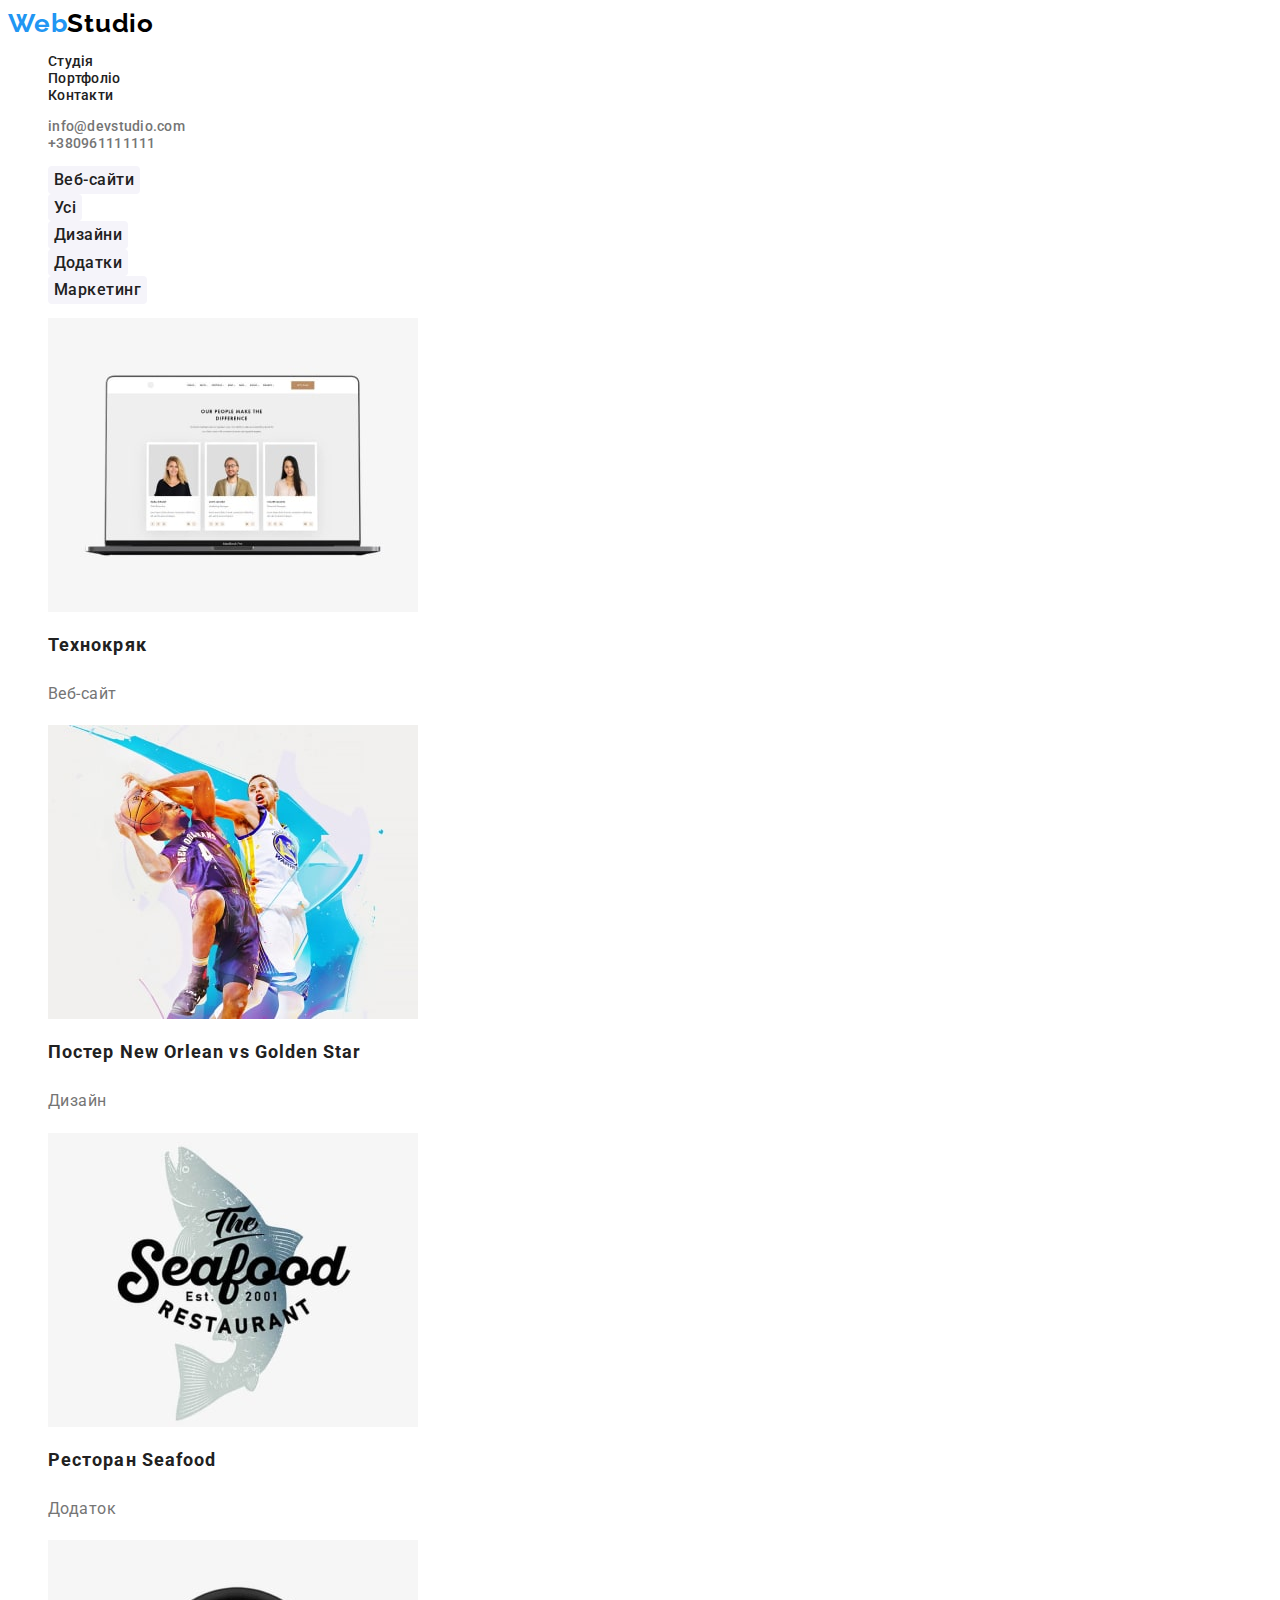
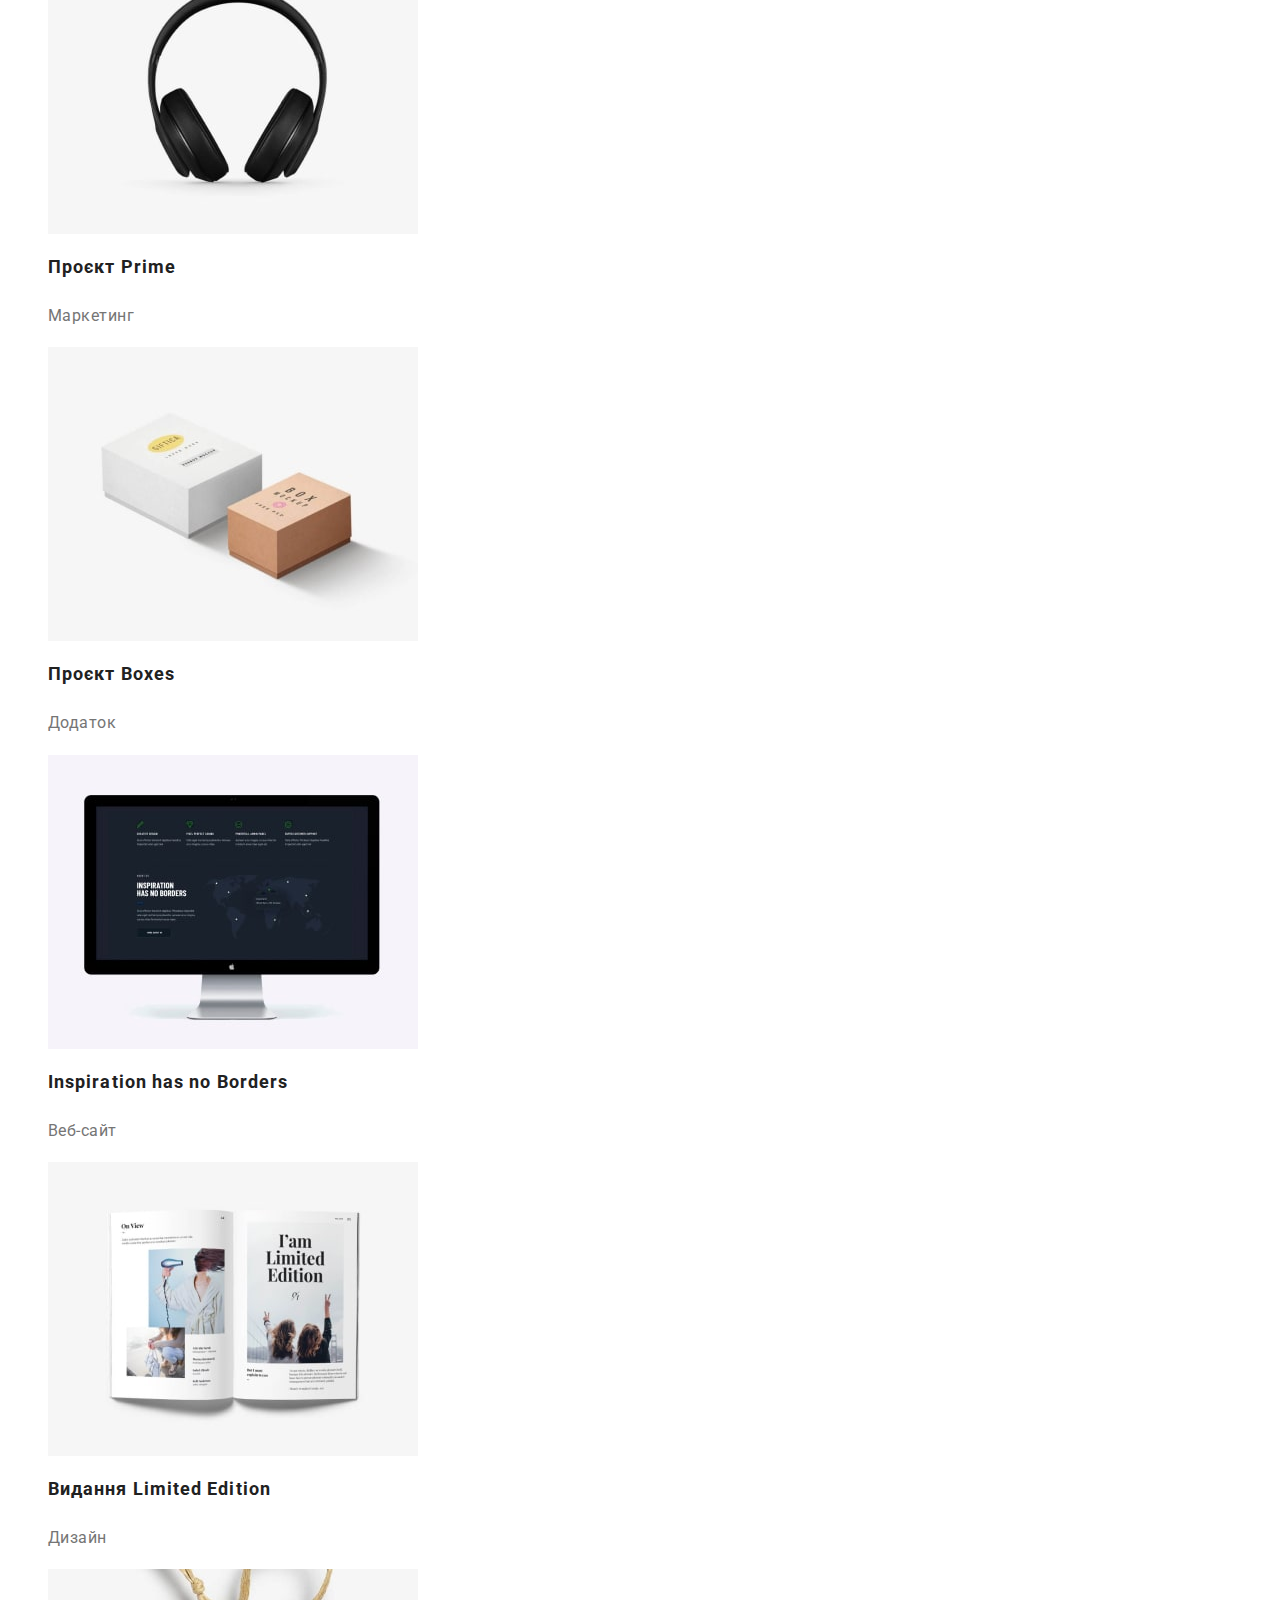
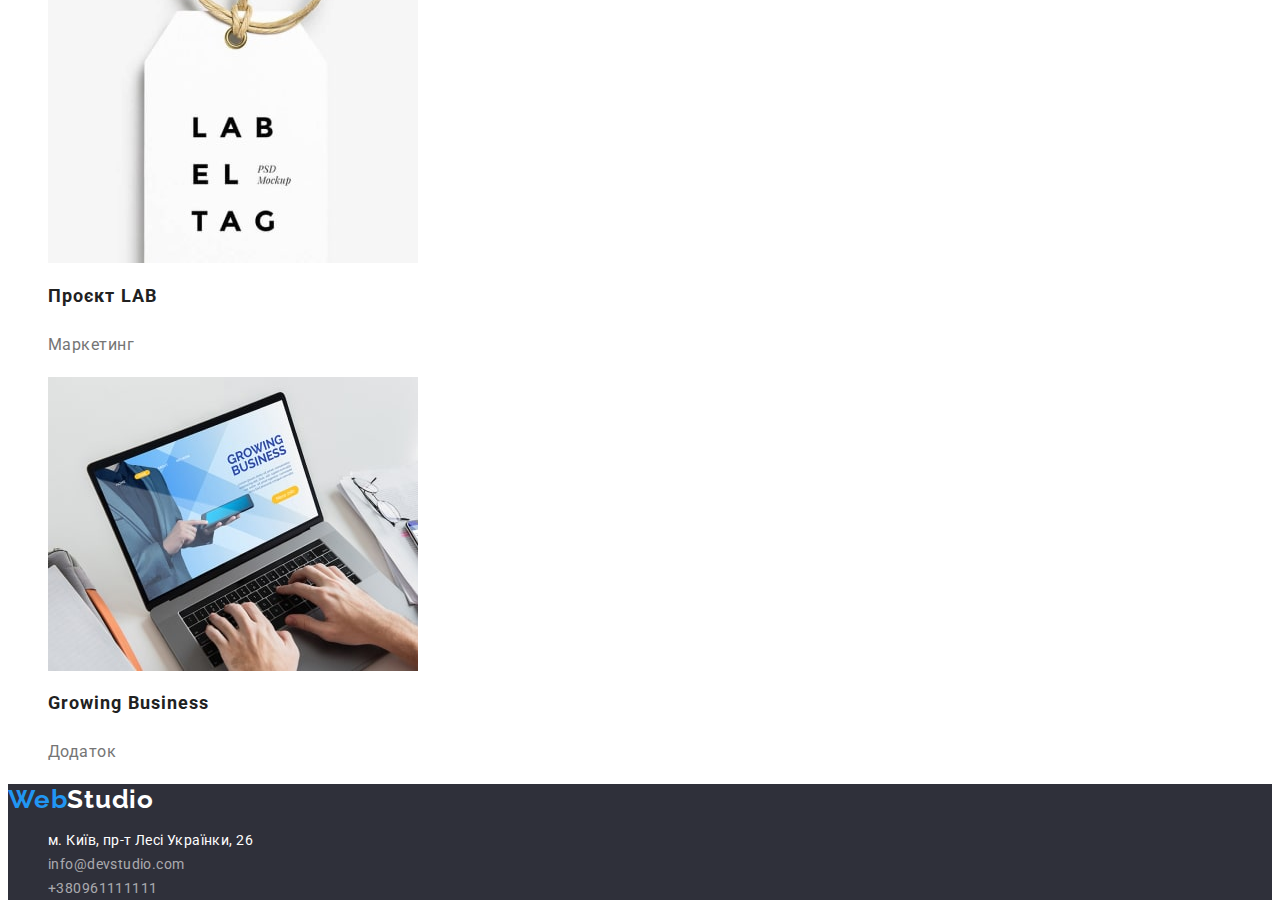
==== portfolio.html @ fa461b29 "Start" ====
<!DOCTYPE html>
<html lang="uk">

<head>
    <meta charset="UTF-8">
    <meta http-equiv="X-UA-Compatible" content="IE=edge">
    <meta name="viewport" content="width=device-width, initial-scale=1.0">
    <title>Portfolio</title>

    <link rel="preconnect" href="https://fonts.googleapis.com" />
    <link rel="preconnect" href="https://fonts.gstatic.com" crossorigin />
    <link
        href="https://fonts.googleapis.com/css2?family=Raleway:wght@700&family=Roboto:wght@400;500;700;900&display=swap"
        rel="stylesheet" />
    <link rel="stylesheet" href="./css/styles.css" />
</head>

<body>
    <!--HEADER-->
    <header class="page-header">
        <nav class="page-navigation">
            <a class="link page-header-logo" href="./index.html" lang="en">
                <span class="logo">Web</span>Studio
            </a>
            <ul class="list menu">
                <li class="menu-item">
                    <a class="link menu-link" href="./index.html">Студія</a>
                </li>
                <li class="menu-item">
                    <a class="link menu-link" href="./portfolio.html">Портфоліо</a>
                </li>
                <li class="menu-item">
                    <a class="link menu-link" href="#">Контакти</a>
                </li>
            </ul>
        </nav>
        <ul class="list contact">
            <li class="contact-item">
                <a class="link menu-contact" href="mailto:info@devstudio.com:">info@devstudio.com</a>
            </li>
            <li class="contact-item">
                <a class="link menu-contact" href="tel:+380961111111">+380961111111</a>
            </li>
        </ul>
    </header>
    <main>
        <section>

            <h1 class="hidden">Portfolio</h1>
            <ul class="portfolio-select-list">
                <li class="list"> <button type="button">Веб-сайти</button></li>
                <li class="list"> <button type="button">Усі</button></li>
                <li class="list"> <button type="button">Дизайни</button></li>
                <li class="list"> <button type="button">Додатки</button></li>
                <li class="list"> <button type="button">Маркетинг</button></li>
            </ul>


            <ul class="portfolio-example-list">
                <li class="list portfolio-example-item">
                    <img src="./images/tehno-min.jpg" alt="Відкритий ноутбук" width="370" height="294" />
                    <h2 class="portfolio-example-title">Технокряк</h2>
                    <p>Веб-сайт</p>
                </li>
                <li class="list portfolio-example-item">
                    <img src="./images/poster-min.jpg" alt="Два баскетболіста" width="370" height="294" />
                    <h2 class="portfolio-example-title">Постер New Orlean vs Golden Star</h2>
                    <p>Дизайн</p>
                </li>
                <li class="list portfolio-example-item">
                    <img src="./images/seafood-min.jpg" alt="Постер ресторану" width="370" height="294" />
                    <h2 class="portfolio-example-title">Ресторан Seafood</h2>
                    <p>Додаток</p>
                </li>
                <li class="list portfolio-example-item">
                    <img src="./images/prime-min.jpg" alt="Чорні навушники" width="370" height="294" />
                    <h2 class="portfolio-example-title">Проєкт Prime</h2>
                    <p>Маркетинг</p>
                </li>
                <li class="list portfolio-example-item">
                    <img src="./images/boxes-min.jpg" alt="Дві паперові коробки" width="370" height="294" />
                    <h2 class="portfolio-example-title">Проєкт Boxes</h2>
                    <p>Додаток</p>
                </li>
                <li class="list portfolio-example-item">
                    <img src="./images/inspirat-min.jpg" alt="Монітор" width="370" height="294" />
                    <h2 class="portfolio-example-title">Inspiration has no Borders</h2>
                    <p>Веб-сайт</p>
                </li>
                <li class="list portfolio-example-item">
                    <img src="./images/limited-min.jpg" alt="Відкритий журнал" width="370" height="294" />
                    <h2 class="portfolio-example-title">Видання Limited Edition</h2>
                    <p>Дизайн</p>
                </li>
                <li class="list portfolio-example-item">
                    <img src="./images/lab-min.jpg" alt="Жетон на мотузці" width="370" height="294" />
                    <h2 class="portfolio-example-title">Проєкт LAB</h2>
                    <p>Маркетинг</p>
                </li>
                <li class="list portfolio-example-item">
                    <img src="./images/bisnes-min.jpg" alt="Руки друкують на ноутбуці" width="370" height="294" />
                    <h2 class="portfolio-example-title">Growing Business</h2>
                    <p>Додаток</p>
                </li>
            </ul>
        </section>
    </main>
    <footer class="bottom">
        <a class="link page-footer-logo" href="./index.html" lang="en">

            <span class="logo">Web</span>Studio</a>
        <address class="bottom-contact">
            <ul class="list bottom-list">
                <li>
                    <a class="link bottom-address" href="https://goo.gl/maps/NDn8TdWgSY5vLWYKA" target="_blank"
                        rel="noopener noreferrer nofollow">м. Київ,
                        пр-т Лесі Українки, 26</a>

                </li>
                <li><a class="link bottom-address-tel-mail" href="mailto:info@devstudio.com:">info@devstudio.com</a>
                </li>
                <li><a class="link bottom-address-tel-mail" href="tel:+380961111111">+380961111111</a></li>
            </ul>
        </address>
    </footer>
</body>

</html>
---- css/styles.css ----
:root {
    --primary-font-color: #212121;
    --secondary-font-color: #ffffff;
    --main-logo-color: #2196f3;
    --alternative-font-color: #757575;
    --order-background-color: #2f303a;
    --page-header-logo-color: #000000;
    --portfolio-select-list-background-color: #f5f4fa;
    --modal-open-btn-background-color: #188ce8;
    --bottom-address-tel-mail-color: rgba(255, 255, 255, 0.6);
}

body {
    font-size: 14px;
    font-family: "Roboto", sans-serif;
    letter-spacing: 0.03em;
    color: var(--primary-font-color);
    background-color: var(--secondary-font-color);
}

.link {
    /* убрать подчеркивание */
    text-decoration: none;
}
.list {
    /* убрать точки */
    list-style: none;
}
img {
    /* убрать отступ между картинками */
    display: block;
}
button {
    /* рука+отсутствие бордера */
    cursor: pointer;
    border: none;
}
.hidden {
    /* паттерн visually hidden */
    position: absolute;
    white-space: nowrap;
    width: 1px;
    height: 1px;
    overflow: hidden;
    border: 0;
    padding: 0;
    clip: rect(0 0 0 0);
    clip-path: inset(50%);
    margin: -1px;
}
.page-header-logo {
    font-family: "Raleway";
    font-weight: 700;
    font-size: 26px;
    line-height: 1.2;
    letter-spacing: 0.03em;
    color: var(--page-header-logo-color);
}
.logo {
    color: var(--main-logo-color);
}
.menu-link {
    font-weight: 500;
    font-size: 14px;
    line-height: 1.14;
    letter-spacing: 0.02em;
    color: var(--primary-font-color);
}
.menu-contact {
    font-weight: 500;
    font-size: 14px;
    line-height: 1.14;
    letter-spacing: 0.02em;
    color: var(--alternative-font-color);
}
.order {
    background: var(--order-background-color);
}
.order-text {
    font-weight: 900;
    font-size: 44px;
    line-height: 1.36;
    text-align: center;
    letter-spacing: 0.06em;
    text-transform: uppercase;
    color: var(--secondary-font-color);
}
.modal-open-btn {
    background: var(--main-logo-color);
    font-weight: 700;
    font-size: 16px;
    line-height: 1.88;
    display: flex;
    align-items: center;
    text-align: center;
    letter-spacing: 0.06em;
    color: var(--secondary-font-color);
}

.modal-open-btn:hover,
.modal-open-btn:focus {
    background: var(--modal-open-btn-background-color);
}
.menu-link:hover,
.menu-link:focus,
.menu-contact:hover,
.menu-contact:focus {
    color: var(--main-logo-color);
}
.specialty-main {
    font-weight: 700;
    font-size: 14px;
    line-height: 1.14;
    letter-spacing: 0.03em;
    text-transform: uppercase;
    color: var(--primary-font-color);
}
.specialty-item {
    font-size: 14px;
    line-height: 1.7;
    letter-spacing: 0.03em;
    color: var(--alternative-font-color);
}
.propositions-title {
    font-weight: 700;
    font-size: 36px;
    line-height: 1.16;
    text-align: center;
    letter-spacing: 0.03em;
    color: var(--primary-font-color);
}
.our-team {
    background: var(--portfolio-select-list-background-color);
}
.our-team-title {
    font-weight: 700;
    font-size: 36px;
    line-height: 1.16;
    text-align: center;
    letter-spacing: 0.03em;
    color: var(--primary-font-color);
}
.our-team-item {
    background: var(--secondary-font-color);
}
.our-team-name {
    font-weight: 500;
    font-size: 16px;
    line-height: 1.18;
    text-align: center;
    letter-spacing: 0.03em;
    color: var(--primary-font-color);
}

.our-team-job {
    font-size: 16px;
    line-height: 1.18;
    text-align: center;
    letter-spacing: 0.03em;
    color: var(--alternative-font-color);
}

.bottom {
    background: var(--order-background-color);
}
.page-footer-logo {
    font-family: "Raleway";
    font-weight: 700;
    font-size: 26px;
    line-height: 1.2;
    letter-spacing: 0.03em;
    color: var(--secondary-font-color);
}
.bottom-address {
    font-style: normal;
    font-size: 14px;
    line-height: 1.7;
    letter-spacing: 0.03em;
    color: var(--secondary-font-color);
}
.bottom-address-tel-mail {
    font-style: normal;
    font-size: 14px;

    line-height: 1.7;
    letter-spacing: 0.03em;
    color: var(--bottom-address-tel-mail-color);
}
.bottom-address:hover,
.bottom-address:focus,
.bottom-address-tel-mail:hover,
.bottom-address-tel-mail:focus {
    color: var(--main-logo-color);
}
.portfolio-select-list button {
    background: var(--portfolio-select-list-background-color);
    border-radius: 4px;
    font-family: inherit;
    font-style: inherit;
    font-weight: 500;
    font-size: 16px;
    line-height: 1.6;
    text-align: center;
    letter-spacing: 0.03em;
    color: var(--primary-font-color);
}
.portfolio-select-list button:hover,
.portfolio-select-list button:focus {
    background: var(--main-logo-color);
    color: var(--secondary-font-color);
}
.portfolio-example-list h2 {
    font-weight: 700;
    font-size: 18px;
    line-height: 2;
    letter-spacing: 0.06em;
    color: var(--primary-font-color);
}
.portfolio-example-list p {
    font-size: 16px;
    line-height: 1.9;
    letter-spacing: 0.03em;
    color: var(--alternative-font-color);
}
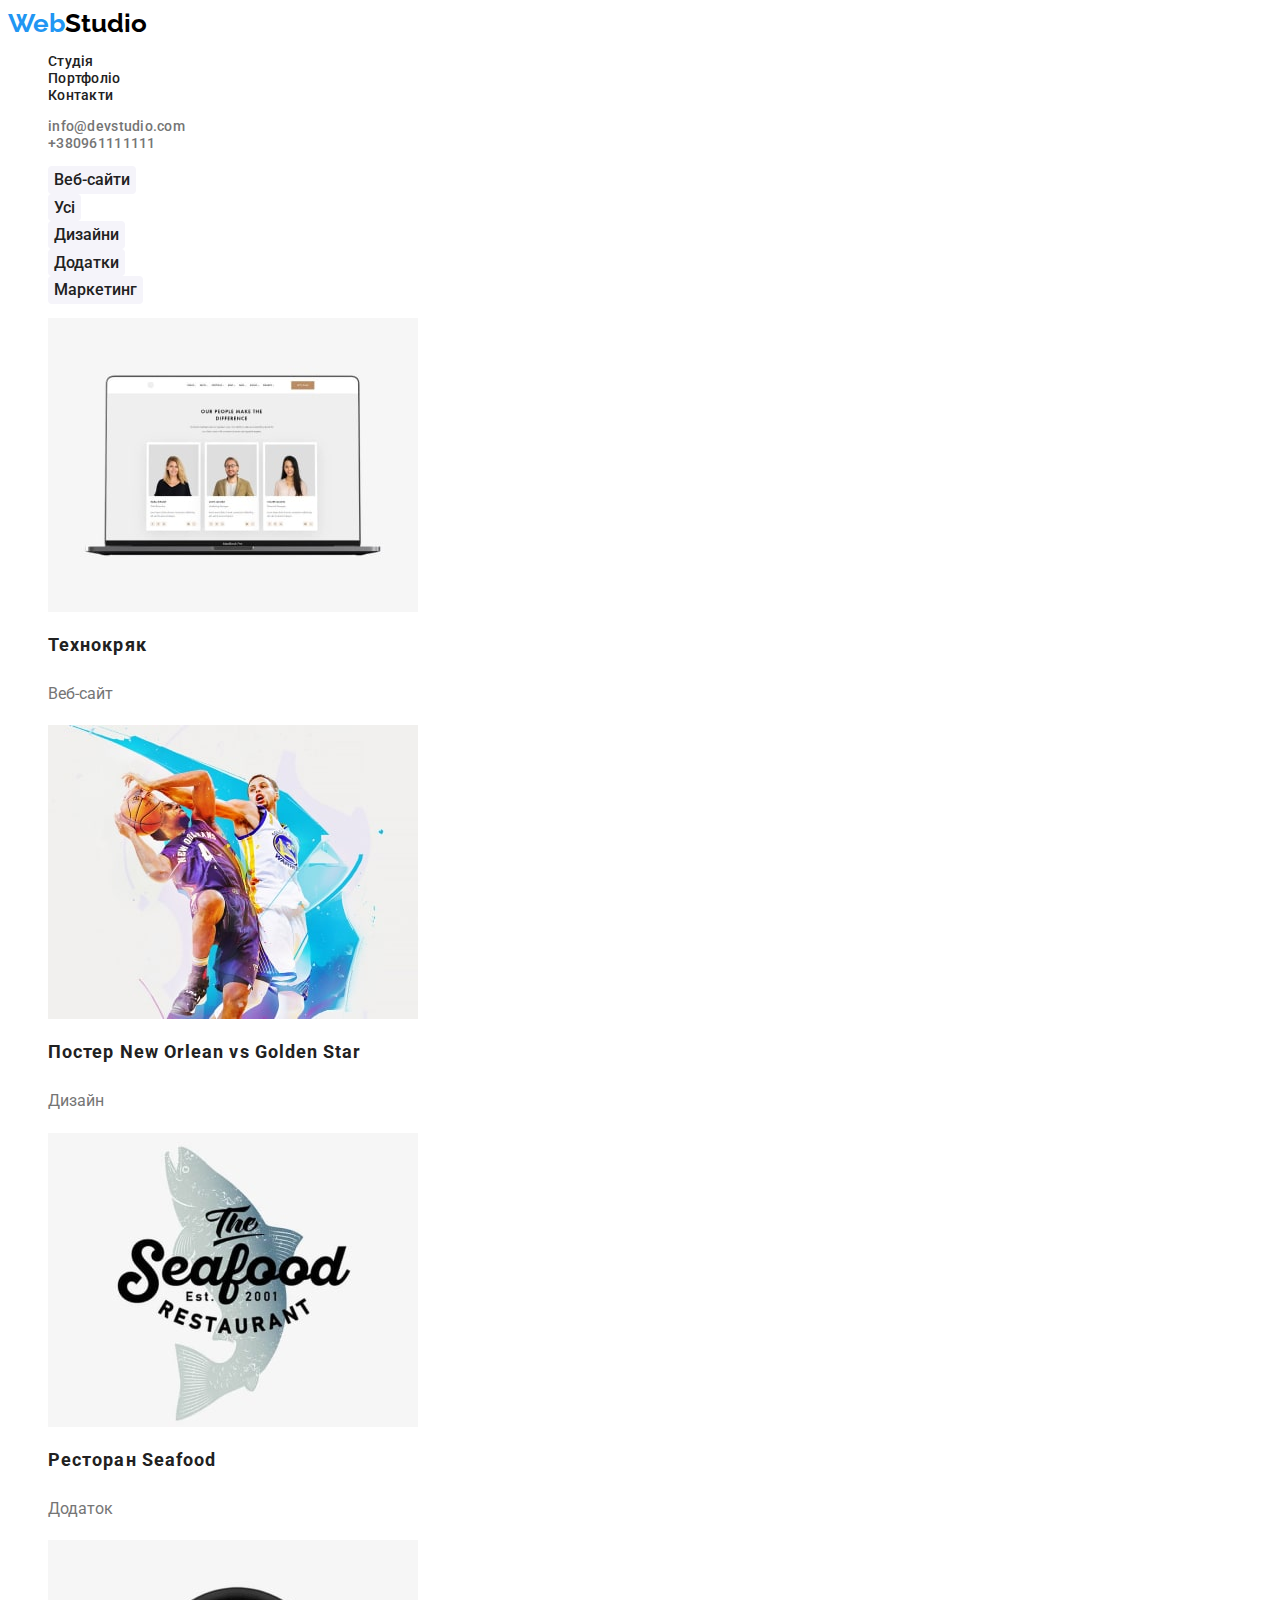
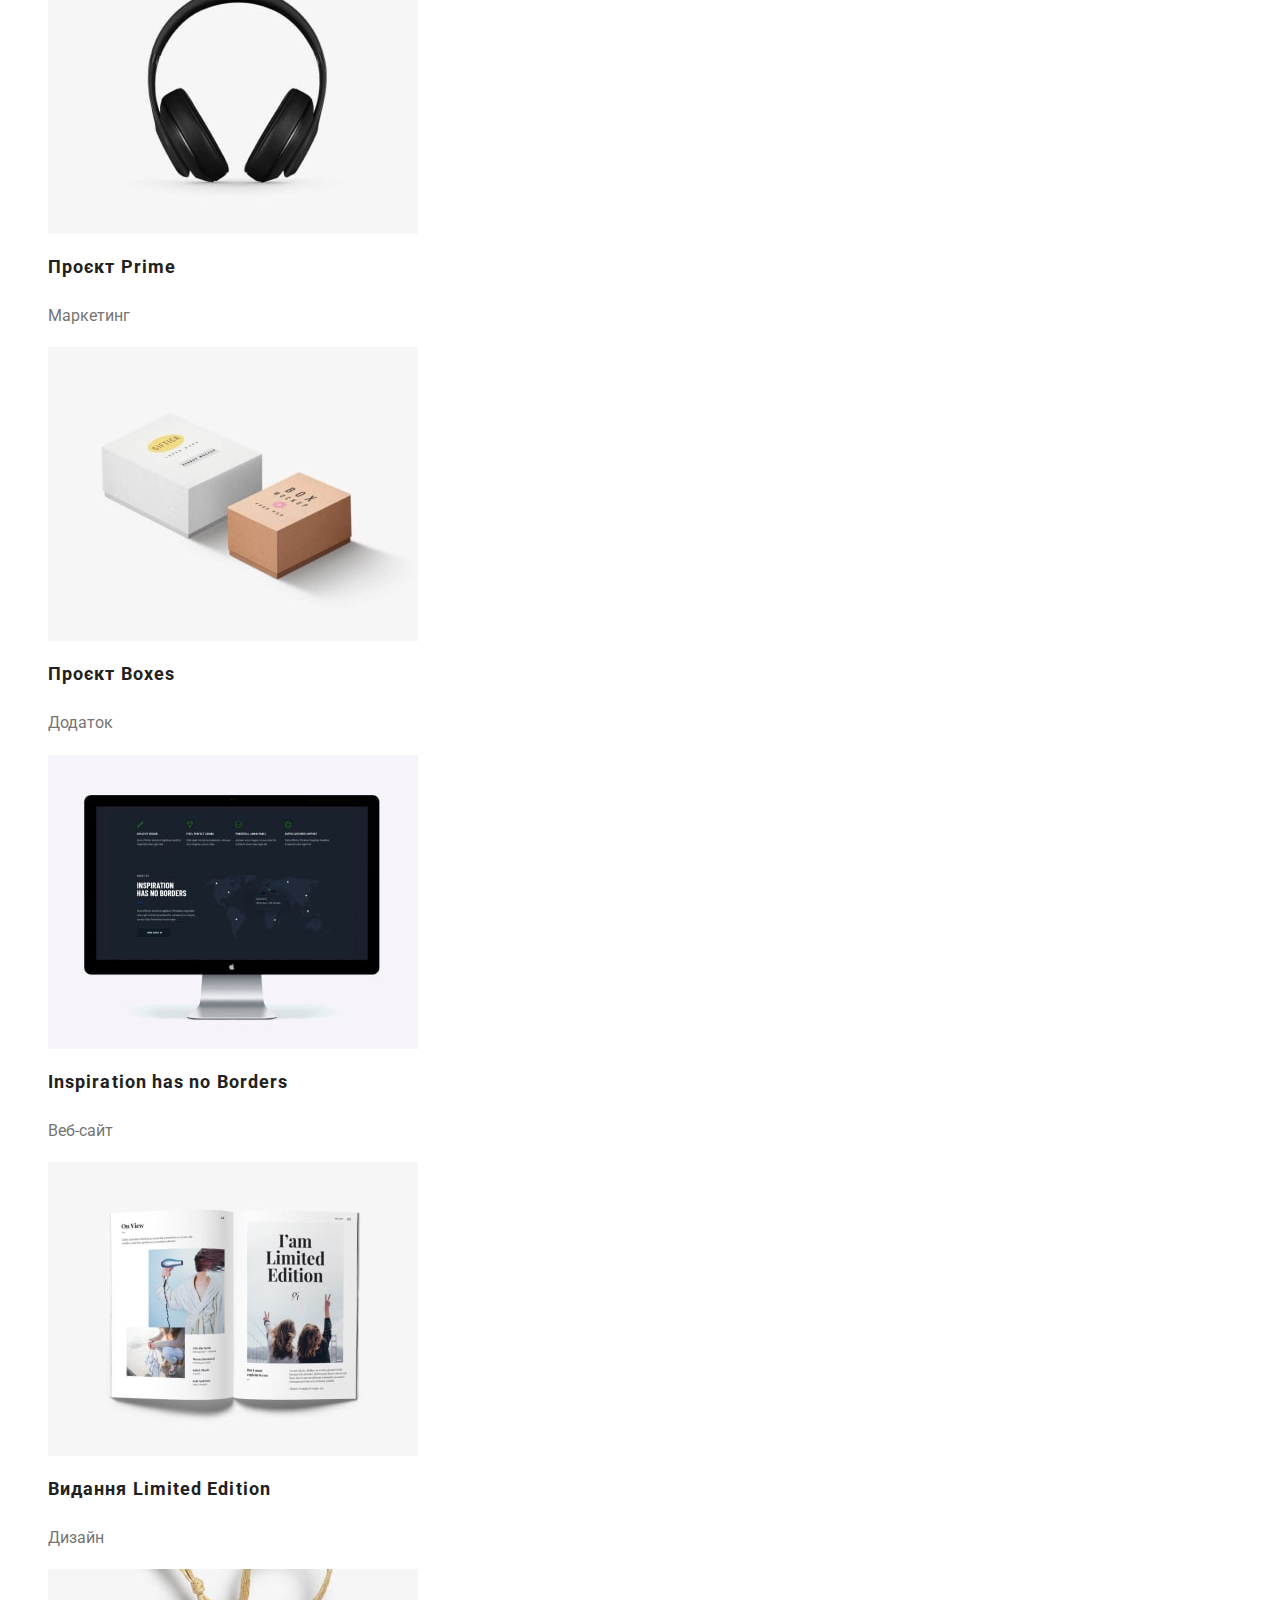
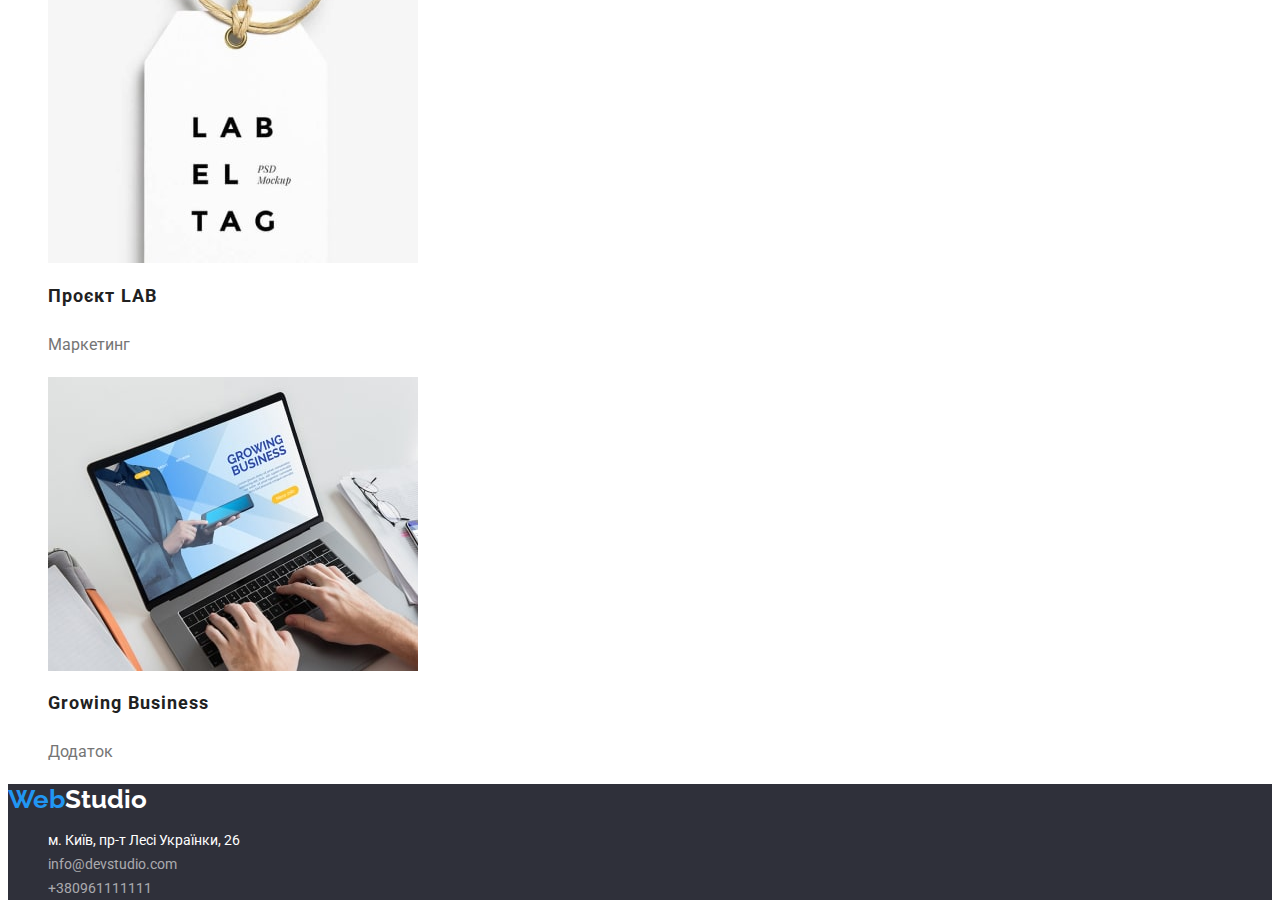
==== commit 5015e161: "Full Start" ====
--- a/portfolio.html
+++ b/portfolio.html
@@ -58,49 +58,75 @@
 
             <ul class="portfolio-example-list">
                 <li class="list portfolio-example-item">
-                    <img src="./images/tehno-min.jpg" alt="Відкритий ноутбук" width="370" height="294" />
-                    <h2 class="portfolio-example-title">Технокряк</h2>
-                    <p>Веб-сайт</p>
+                    <a class="link" href="#" target="_blank" rel="noopener noreferrer nofollow">
+                        <img src="./images/tehno-min.jpg" alt="Відкритий ноутбук" width="370" height="294" />
+                        <h2 class="portfolio-example-title">Технокряк</h2>
+                        <p>Веб-сайт</p>
+                    </a>
+
                 </li>
                 <li class="list portfolio-example-item">
-                    <img src="./images/poster-min.jpg" alt="Два баскетболіста" width="370" height="294" />
-                    <h2 class="portfolio-example-title">Постер New Orlean vs Golden Star</h2>
-                    <p>Дизайн</p>
+                    <a class="link" href="#" target="_blank" rel="noopener noreferrer nofollow">
+                        <img src="./images/poster-min.jpg" alt="Два баскетболіста" width="370" height="294" />
+                        <h2 class="portfolio-example-title">Постер New Orlean vs Golden Star</h2>
+                        <p>Дизайн</p>
+                    </a>
+
                 </li>
                 <li class="list portfolio-example-item">
-                    <img src="./images/seafood-min.jpg" alt="Постер ресторану" width="370" height="294" />
-                    <h2 class="portfolio-example-title">Ресторан Seafood</h2>
-                    <p>Додаток</p>
+                    <a class="link" href="#" target="_blank" rel="noopener noreferrer nofollow">
+                        <img src="./images/seafood-min.jpg" alt="Постер ресторану" width="370" height="294" />
+                        <h2 class="portfolio-example-title">Ресторан Seafood</h2>
+                        <p>Додаток</p>
+                    </a>
+
                 </li>
                 <li class="list portfolio-example-item">
-                    <img src="./images/prime-min.jpg" alt="Чорні навушники" width="370" height="294" />
-                    <h2 class="portfolio-example-title">Проєкт Prime</h2>
-                    <p>Маркетинг</p>
+                    <a class="link" href="#" target="_blank" rel="noopener noreferrer nofollow">
+                        <img src="./images/prime-min.jpg" alt="Чорні навушники" width="370" height="294" />
+                        <h2 class="portfolio-example-title">Проєкт Prime</h2>
+                        <p>Маркетинг</p>
+                    </a>
+
                 </li>
                 <li class="list portfolio-example-item">
-                    <img src="./images/boxes-min.jpg" alt="Дві паперові коробки" width="370" height="294" />
-                    <h2 class="portfolio-example-title">Проєкт Boxes</h2>
-                    <p>Додаток</p>
+                    <a class="link" href="#" target="_blank" rel="noopener noreferrer nofollow">
+                        <img src="./images/boxes-min.jpg" alt="Дві паперові коробки" width="370" height="294" />
+                        <h2 class="portfolio-example-title">Проєкт Boxes</h2>
+                        <p>Додаток</p>
+                    </a>
+
                 </li>
                 <li class="list portfolio-example-item">
-                    <img src="./images/inspirat-min.jpg" alt="Монітор" width="370" height="294" />
-                    <h2 class="portfolio-example-title">Inspiration has no Borders</h2>
-                    <p>Веб-сайт</p>
+                    <a class="link" href="#" target="_blank" rel="noopener noreferrer nofollow">
+                        <img src="./images/inspirat-min.jpg" alt="Монітор" width="370" height="294" />
+                        <h2 class="portfolio-example-title">Inspiration has no Borders</h2>
+                        <p>Веб-сайт</p>
+                    </a>
+
                 </li>
                 <li class="list portfolio-example-item">
-                    <img src="./images/limited-min.jpg" alt="Відкритий журнал" width="370" height="294" />
-                    <h2 class="portfolio-example-title">Видання Limited Edition</h2>
-                    <p>Дизайн</p>
+                    <a class="link" href="#" target="_blank" rel="noopener noreferrer nofollow">
+                        <img src="./images/limited-min.jpg" alt="Відкритий журнал" width="370" height="294" />
+                        <h2 class="portfolio-example-title">Видання Limited Edition</h2>
+                        <p>Дизайн</p>
+                    </a>
+
                 </li>
                 <li class="list portfolio-example-item">
-                    <img src="./images/lab-min.jpg" alt="Жетон на мотузці" width="370" height="294" />
-                    <h2 class="portfolio-example-title">Проєкт LAB</h2>
-                    <p>Маркетинг</p>
+                    <a class="link" href="#" target="_blank" rel="noopener noreferrer nofollow">
+                        <img src="./images/lab-min.jpg" alt="Жетон на мотузці" width="370" height="294" />
+                        <h2 class="portfolio-example-title">Проєкт LAB</h2>
+                        <p>Маркетинг</p>
+                    </a>
+
                 </li>
                 <li class="list portfolio-example-item">
-                    <img src="./images/bisnes-min.jpg" alt="Руки друкують на ноутбуці" width="370" height="294" />
-                    <h2 class="portfolio-example-title">Growing Business</h2>
-                    <p>Додаток</p>
+                    <a class="link" href="#" target="_blank" rel="noopener noreferrer nofollow">
+                        <img src="./images/bisnes-min.jpg" alt="Руки друкують на ноутбуці" width="370" height="294" />
+                        <h2 class="portfolio-example-title">Growing Business</h2>
+                        <p>Додаток</p>
+                    </a>
                 </li>
             </ul>
         </section>
--- a/css/styles.css
+++ b/css/styles.css
@@ -13,7 +13,6 @@
 body {
     font-size: 14px;
     font-family: "Roboto", sans-serif;
-    letter-spacing: 0.03em;
     color: var(--primary-font-color);
     background-color: var(--secondary-font-color);
 }
@@ -49,11 +48,11 @@
     margin: -1px;
 }
 .page-header-logo {
-    font-family: "Raleway";
+    font-family: "Raleway", sans-serif;
     font-weight: 700;
     font-size: 26px;
     line-height: 1.2;
-    letter-spacing: 0.03em;
+
     color: var(--page-header-logo-color);
 }
 .logo {
@@ -61,14 +60,12 @@
 }
 .menu-link {
     font-weight: 500;
-    font-size: 14px;
     line-height: 1.14;
     letter-spacing: 0.02em;
     color: var(--primary-font-color);
 }
 .menu-contact {
     font-weight: 500;
-    font-size: 14px;
     line-height: 1.14;
     letter-spacing: 0.02em;
     color: var(--alternative-font-color);
@@ -109,16 +106,12 @@
 }
 .specialty-main {
     font-weight: 700;
-    font-size: 14px;
     line-height: 1.14;
-    letter-spacing: 0.03em;
     text-transform: uppercase;
     color: var(--primary-font-color);
 }
 .specialty-item {
-    font-size: 14px;
     line-height: 1.7;
-    letter-spacing: 0.03em;
     color: var(--alternative-font-color);
 }
 .propositions-title {
@@ -126,7 +119,6 @@
     font-size: 36px;
     line-height: 1.16;
     text-align: center;
-    letter-spacing: 0.03em;
     color: var(--primary-font-color);
 }
 .our-team {
@@ -137,7 +129,6 @@
     font-size: 36px;
     line-height: 1.16;
     text-align: center;
-    letter-spacing: 0.03em;
     color: var(--primary-font-color);
 }
 .our-team-item {
@@ -148,7 +139,6 @@
     font-size: 16px;
     line-height: 1.18;
     text-align: center;
-    letter-spacing: 0.03em;
     color: var(--primary-font-color);
 }
 
@@ -156,7 +146,6 @@
     font-size: 16px;
     line-height: 1.18;
     text-align: center;
-    letter-spacing: 0.03em;
     color: var(--alternative-font-color);
 }
 
@@ -164,26 +153,20 @@
     background: var(--order-background-color);
 }
 .page-footer-logo {
-    font-family: "Raleway";
+    font-family: "Raleway", sans-serif;
     font-weight: 700;
     font-size: 26px;
     line-height: 1.2;
-    letter-spacing: 0.03em;
     color: var(--secondary-font-color);
 }
 .bottom-address {
     font-style: normal;
-    font-size: 14px;
     line-height: 1.7;
-    letter-spacing: 0.03em;
     color: var(--secondary-font-color);
 }
 .bottom-address-tel-mail {
     font-style: normal;
-    font-size: 14px;
-
     line-height: 1.7;
-    letter-spacing: 0.03em;
     color: var(--bottom-address-tel-mail-color);
 }
 .bottom-address:hover,
@@ -201,7 +184,6 @@
     font-size: 16px;
     line-height: 1.6;
     text-align: center;
-    letter-spacing: 0.03em;
     color: var(--primary-font-color);
 }
 .portfolio-select-list button:hover,
@@ -219,6 +201,5 @@
 .portfolio-example-list p {
     font-size: 16px;
     line-height: 1.9;
-    letter-spacing: 0.03em;
-    color: var(--alternative-font-color);
-}
+    color: var(--alternative-font-color);
+}
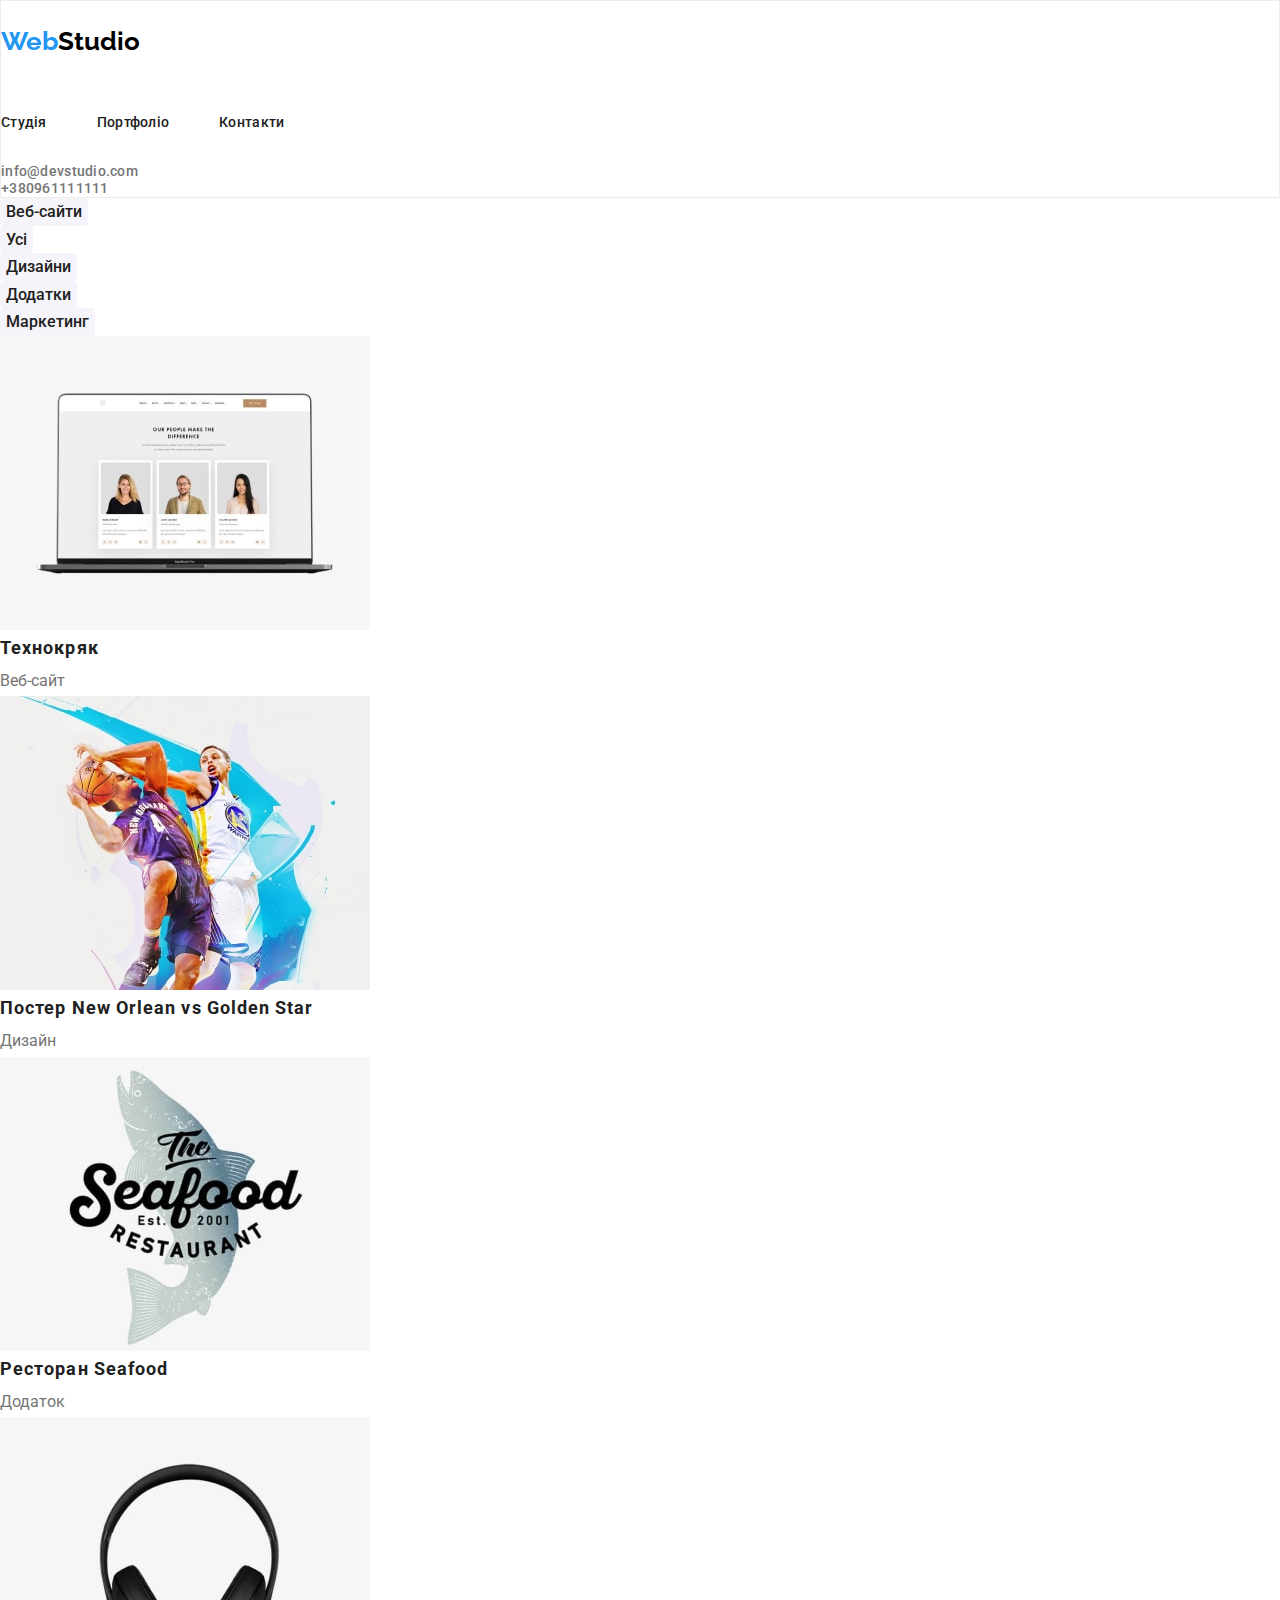
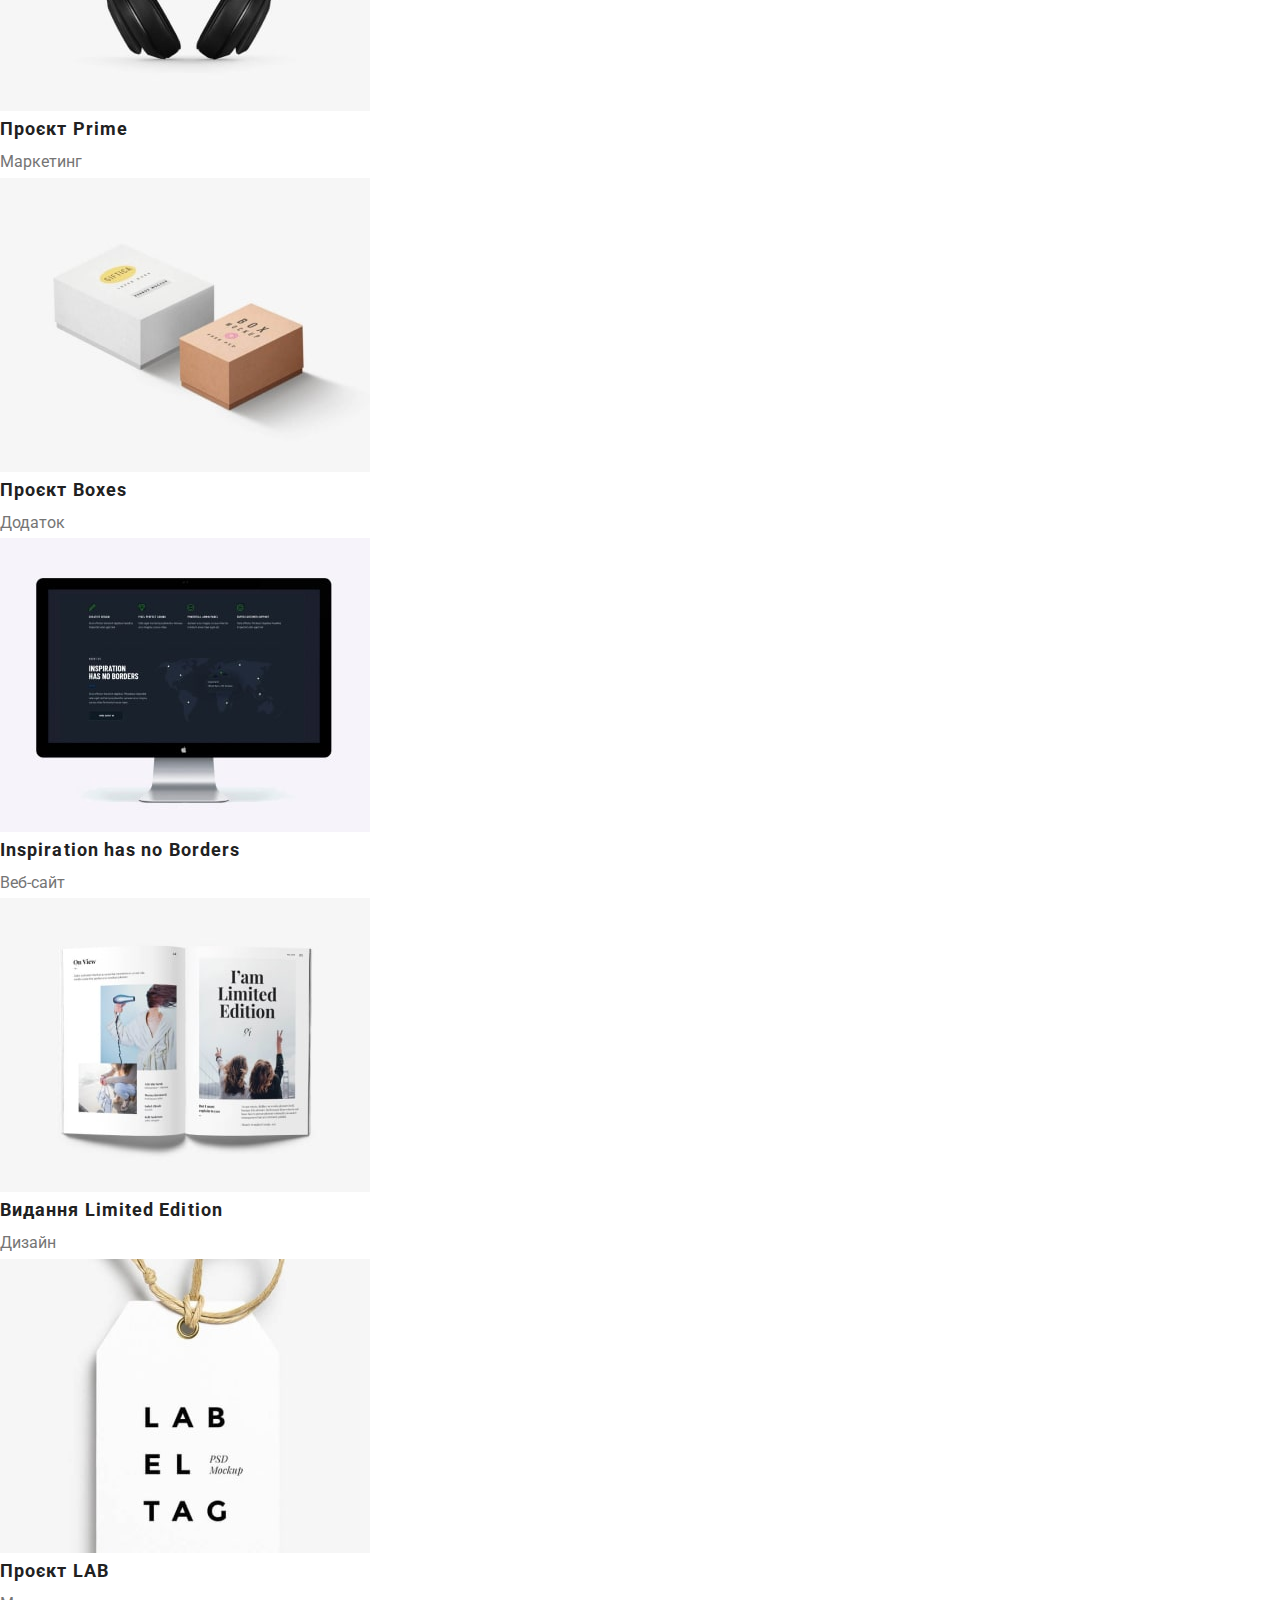
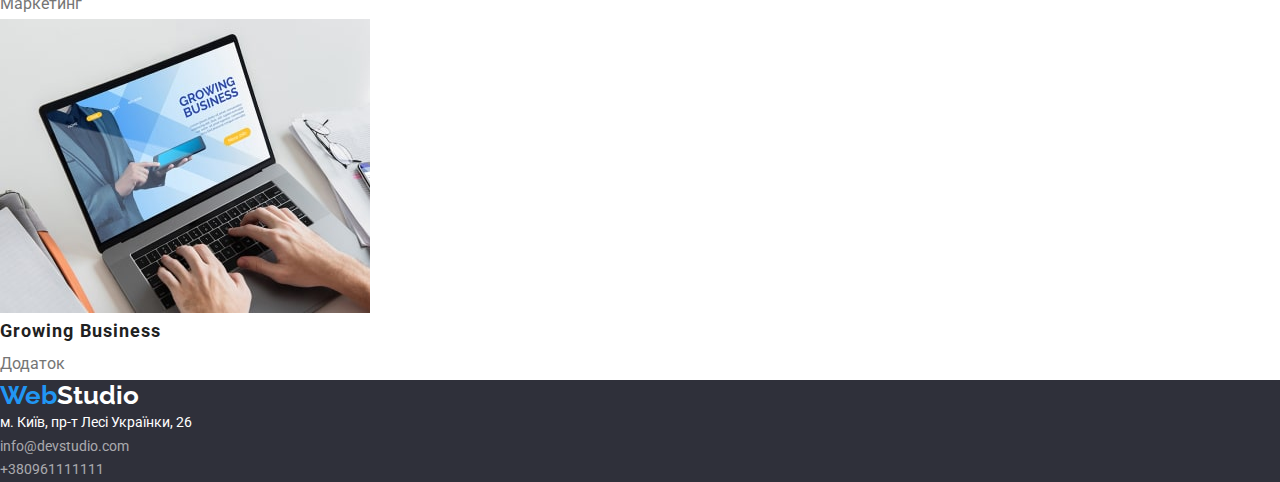
==== commit f482aeea: "First page half done" ====
--- a/portfolio.html
+++ b/portfolio.html
@@ -12,6 +12,7 @@
     <link
         href="https://fonts.googleapis.com/css2?family=Raleway:wght@700&family=Roboto:wght@400;500;700;900&display=swap"
         rel="stylesheet" />
+    <link rel="stylesheet" href="https://cdn.jsdelivr.net/npm/modern-normalize@1.1.0/modern-normalize.min.css" />
     <link rel="stylesheet" href="./css/styles.css" />
 </head>
 
--- a/css/styles.css
+++ b/css/styles.css
@@ -17,6 +17,21 @@
     background-color: var(--secondary-font-color);
 }
 
+h1,
+h2,
+h3,
+h4,
+p {
+    margin-top: 0;
+    margin-bottom: 0;
+}
+
+ul,
+ol {
+    margin-top: 0;
+    margin-bottom: 0;
+    padding-left: 0;
+}
 .link {
     /* убрать подчеркивание */
     text-decoration: none;
@@ -33,6 +48,9 @@
     /* рука+отсутствие бордера */
     cursor: pointer;
     border: none;
+}
+address {
+    font-size: normal;
 }
 .hidden {
     /* паттерн visually hidden */
@@ -52,8 +70,13 @@
     font-weight: 700;
     font-size: 26px;
     line-height: 1.2;
-
     color: var(--page-header-logo-color);
+    display: flex;
+    align-items: center;
+    margin-right: 93px;
+    padding-top: 25px;
+    padding-bottom: 25px;
+    display: block;
 }
 .logo {
     color: var(--main-logo-color);
@@ -81,17 +104,23 @@
     letter-spacing: 0.06em;
     text-transform: uppercase;
     color: var(--secondary-font-color);
+    width: 700px;
+    margin-left: auto;
+    margin-right: auto;
 }
 .modal-open-btn {
     background: var(--main-logo-color);
     font-weight: 700;
     font-size: 16px;
     line-height: 1.88;
-    display: flex;
-    align-items: center;
-    text-align: center;
+    display: block;
     letter-spacing: 0.06em;
     color: var(--secondary-font-color);
+    margin-left: auto;
+    margin-right: auto;
+    margin-top: 30px;
+    width: 216px;
+    height: 50px;
 }
 
 .modal-open-btn:hover,
@@ -203,3 +232,59 @@
     line-height: 1.9;
     color: var(--alternative-font-color);
 }
+.container {
+    width: 1200px;
+    margin-left: auto;
+    margin-right: auto;
+    padding-left: 15px;
+    padding-right: 15px;
+}
+.header-wrap {
+    display: flex;
+    justify-content: space-between;
+}
+.navigation-wrap {
+    display: flex;
+    justify-content: space-between;
+}
+.contact-wrap {
+    display: flex;
+    padding-top: 32px;
+    padding-bottom: 32px;
+}
+.menu {
+    display: flex;
+    padding-top: 32px;
+    padding-bottom: 32px;
+}
+.menu li {
+    margin-right: 50px;
+}
+.menu-item:last-child {
+    margin-right: 0px;
+}
+.contact-wrap li {
+    margin-right: 50px;
+}
+.contact-item:last-child {
+    margin-right: 0px;
+}
+.page-header {
+    border: 1px solid #ececec;
+}
+.order-wrap {
+    padding-top: 200px;
+    padding-bottom: 200px;
+}
+.specialty-list {
+    display: flex;
+    padding-top: 94px;
+    padding-bottom: 94px;
+}
+.specialty {
+    margin-right: 30px;
+    width: 270px;
+}
+.specialty:last-child {
+    margin-right: 0;
+}
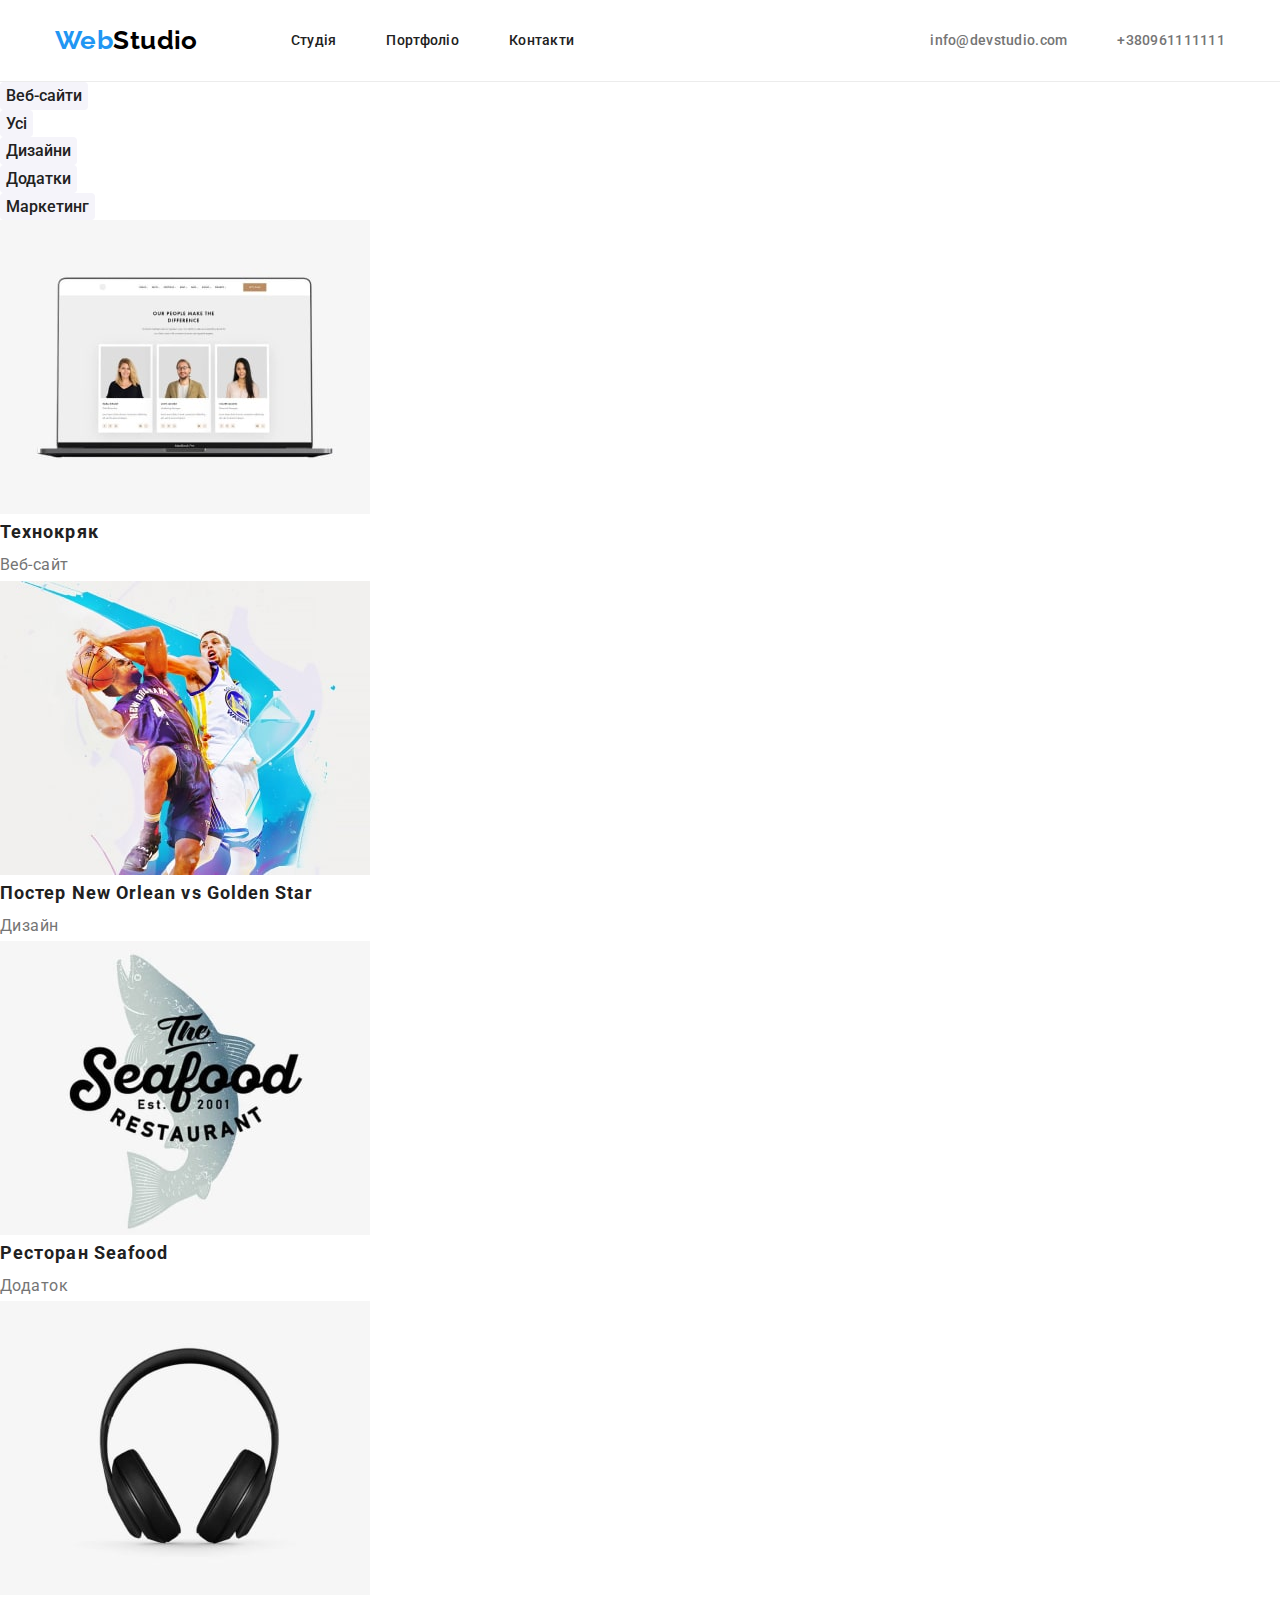
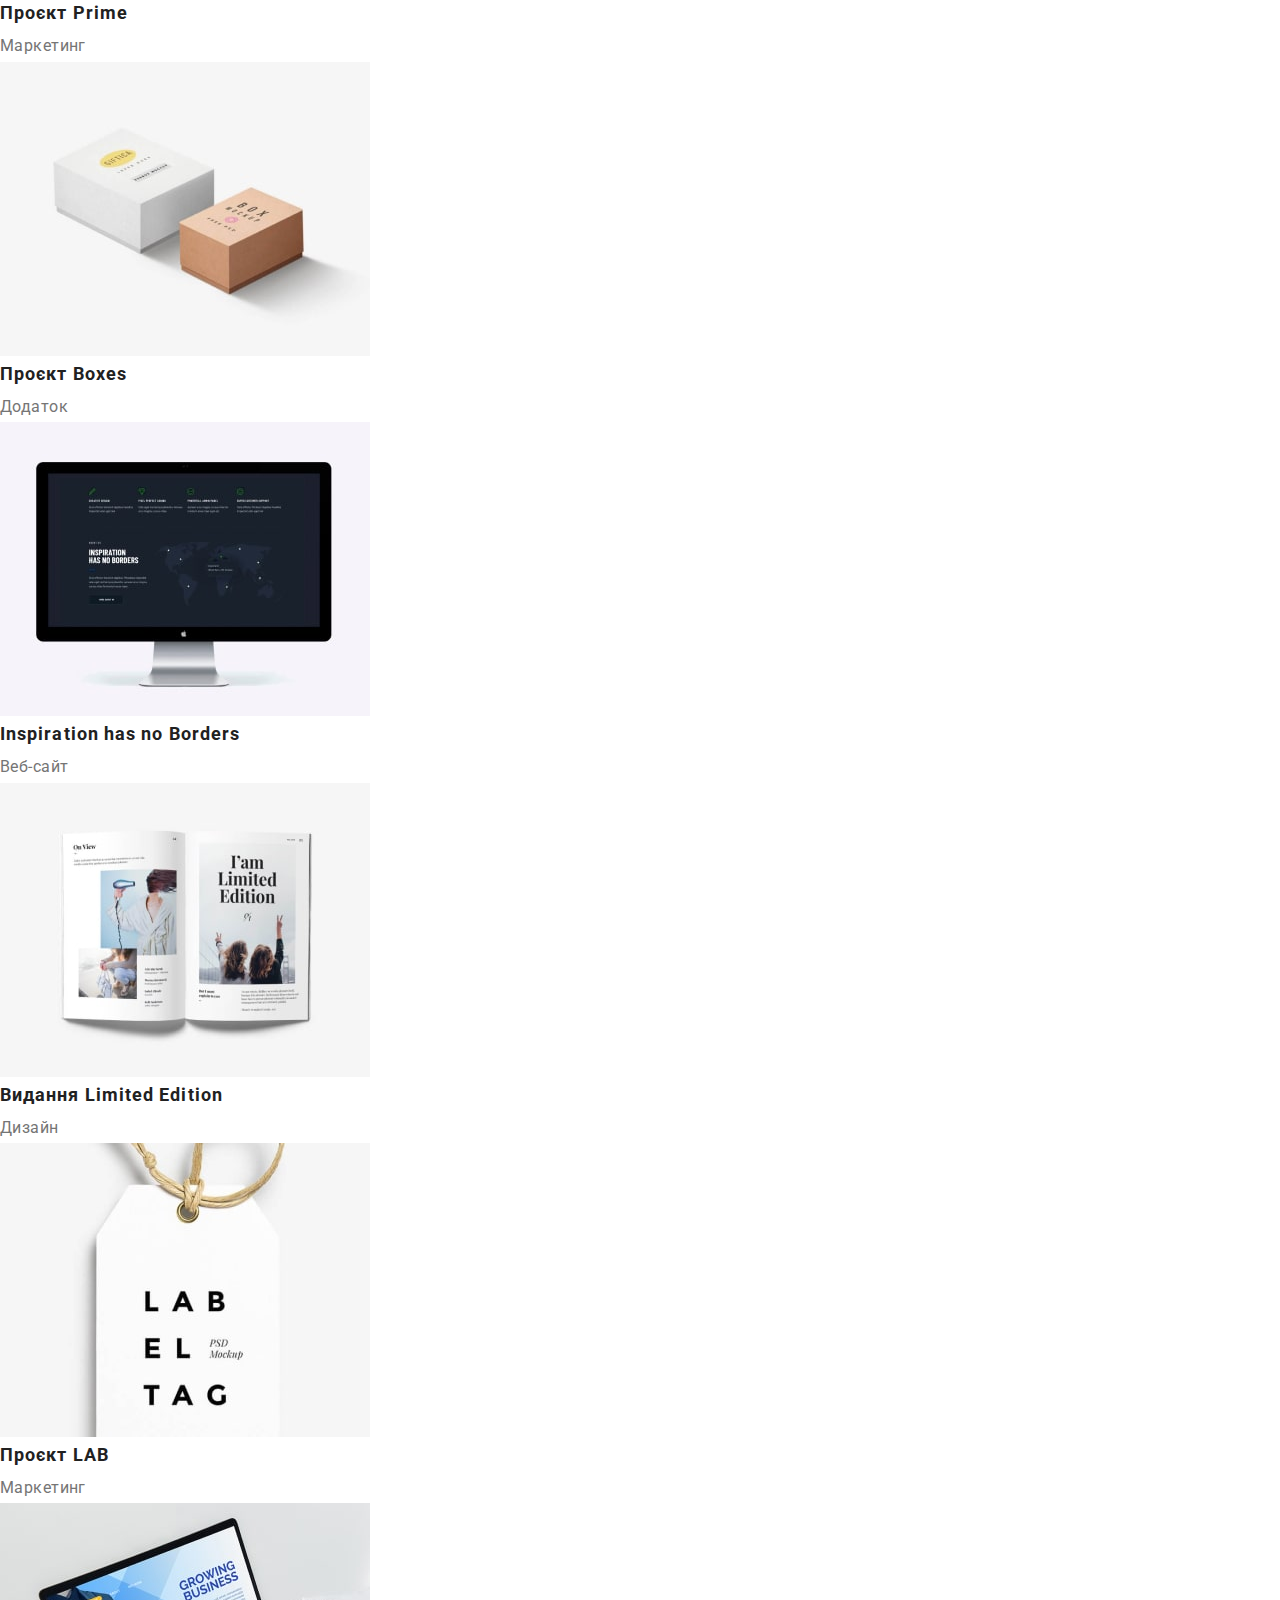
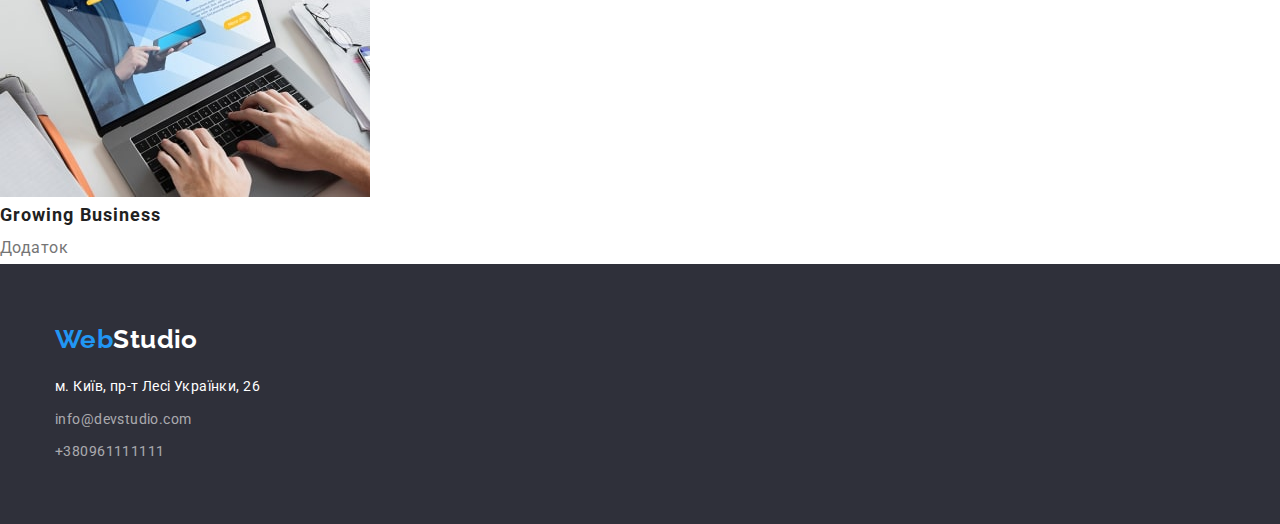
==== commit 60bb42e2: "added Flexbox for index.html" ====
--- a/portfolio.html
+++ b/portfolio.html
@@ -19,31 +19,34 @@
 <body>
     <!--HEADER-->
     <header class="page-header">
-        <nav class="page-navigation">
-            <a class="link page-header-logo" href="./index.html" lang="en">
-                <span class="logo">Web</span>Studio
-            </a>
-            <ul class="list menu">
-                <li class="menu-item">
-                    <a class="link menu-link" href="./index.html">Студія</a>
+        <div class="container header-wrap">
+            <nav class="page-navigation navigation-wrap">
+                <a class="link page-header-logo" href="./index.html" lang="en">
+                    <span class="logo">Web</span>Studio
+                </a>
+                <ul class="list menu">
+                    <li class="menu-item">
+                        <a class="link menu-link" href="./index.html">Студія</a>
+                    </li>
+                    <li class="menu-item">
+                        <a class="link menu-link" href="./portfolio.html">Портфоліо</a>
+                    </li>
+                    <li class="menu-item">
+                        <a class="link menu-link" href="#">Контакти</a>
+                    </li>
+                </ul>
+            </nav>
+            <ul class="list contact contact-wrap">
+                <li class="contact-item">
+                    <a class="link menu-contact" href="mailto:info@devstudio.com:">info@devstudio.com</a>
                 </li>
-                <li class="menu-item">
-                    <a class="link menu-link" href="./portfolio.html">Портфоліо</a>
-                </li>
-                <li class="menu-item">
-                    <a class="link menu-link" href="#">Контакти</a>
+                <li class="contact-item">
+                    <a class="link menu-contact" href="tel:+380961111111">+380961111111</a>
                 </li>
             </ul>
-        </nav>
-        <ul class="list contact">
-            <li class="contact-item">
-                <a class="link menu-contact" href="mailto:info@devstudio.com:">info@devstudio.com</a>
-            </li>
-            <li class="contact-item">
-                <a class="link menu-contact" href="tel:+380961111111">+380961111111</a>
-            </li>
-        </ul>
+        </div>
     </header>
+
     <main>
         <section>
 
@@ -133,22 +136,25 @@
         </section>
     </main>
     <footer class="bottom">
-        <a class="link page-footer-logo" href="./index.html" lang="en">
+        <div class="container footer-wrap">
+            <a class="link page-footer-logo" href="./index.html" lang="en">
 
-            <span class="logo">Web</span>Studio</a>
-        <address class="bottom-contact">
-            <ul class="list bottom-list">
-                <li>
-                    <a class="link bottom-address" href="https://goo.gl/maps/NDn8TdWgSY5vLWYKA" target="_blank"
-                        rel="noopener noreferrer nofollow">м. Київ,
-                        пр-т Лесі Українки, 26</a>
+                <span class="logo">Web</span>Studio</a>
+            <address class="bottom-contact">
+                <ul class="list bottom-list">
+                    <li>
+                        <a class="link bottom-address" href="https://goo.gl/maps/NDn8TdWgSY5vLWYKA" target="_blank"
+                            rel="noopener noreferrer nofollow">м. Київ,
+                            пр-т Лесі Українки, 26</a>
 
-                </li>
-                <li><a class="link bottom-address-tel-mail" href="mailto:info@devstudio.com:">info@devstudio.com</a>
-                </li>
-                <li><a class="link bottom-address-tel-mail" href="tel:+380961111111">+380961111111</a></li>
-            </ul>
-        </address>
+                    </li>
+                    <li><a class="link bottom-address-tel-mail" href="mailto:info@devstudio.com:">info@devstudio.com</a>
+                    </li>
+                    <li><a class="link bottom-address-tel-mail" href="tel:+380961111111">+380961111111</a></li>
+                </ul>
+            </address>
+        </div>
+
     </footer>
 </body>
 
--- a/css/styles.css
+++ b/css/styles.css
@@ -12,9 +12,11 @@
 
 body {
     font-size: 14px;
+    font-weight: 400;
     font-family: "Roboto", sans-serif;
     color: var(--primary-font-color);
     background-color: var(--secondary-font-color);
+    letter-spacing: 0.03em;
 }
 
 h1,
@@ -121,6 +123,7 @@
     margin-top: 30px;
     width: 216px;
     height: 50px;
+    border-radius: 4px;
 }
 
 .modal-open-btn:hover,
@@ -149,9 +152,12 @@
     line-height: 1.16;
     text-align: center;
     color: var(--primary-font-color);
+    padding-bottom: 50px;
 }
 .our-team {
     background: var(--portfolio-select-list-background-color);
+    padding-top: 94px;
+    padding-bottom: 94px;
 }
 .our-team-title {
     font-weight: 700;
@@ -159,9 +165,15 @@
     line-height: 1.16;
     text-align: center;
     color: var(--primary-font-color);
+    margin-bottom: 50px;
 }
 .our-team-item {
     background: var(--secondary-font-color);
+    padding-bottom: 30px;
+}
+.our-team-name {
+    margin-top: 30px;
+    margin-bottom: 10px;
 }
 .our-team-name {
     font-weight: 500;
@@ -187,6 +199,7 @@
     font-size: 26px;
     line-height: 1.2;
     color: var(--secondary-font-color);
+    margin-bottom: 20px;
 }
 .bottom-address {
     font-style: normal;
@@ -270,7 +283,7 @@
     margin-right: 0px;
 }
 .page-header {
-    border: 1px solid #ececec;
+    border-bottom: 1px solid #ececec;
 }
 .order-wrap {
     padding-top: 200px;
@@ -288,3 +301,24 @@
 .specialty:last-child {
     margin-right: 0;
 }
+.propositions-list {
+    display: flex;
+    justify-content: space-between;
+    padding-bottom: 94px;
+}
+.our-team-list {
+    display: flex;
+    justify-content: space-between;
+}
+.footer-wrap {
+    display: flex;
+    flex-direction: column;
+    padding-top: 60px;
+    padding-bottom: 60px;
+}
+.bottom-list li {
+    margin-bottom: 9px;
+}
+.bottom-list li:last-child {
+    margin-bottom: 0;
+}
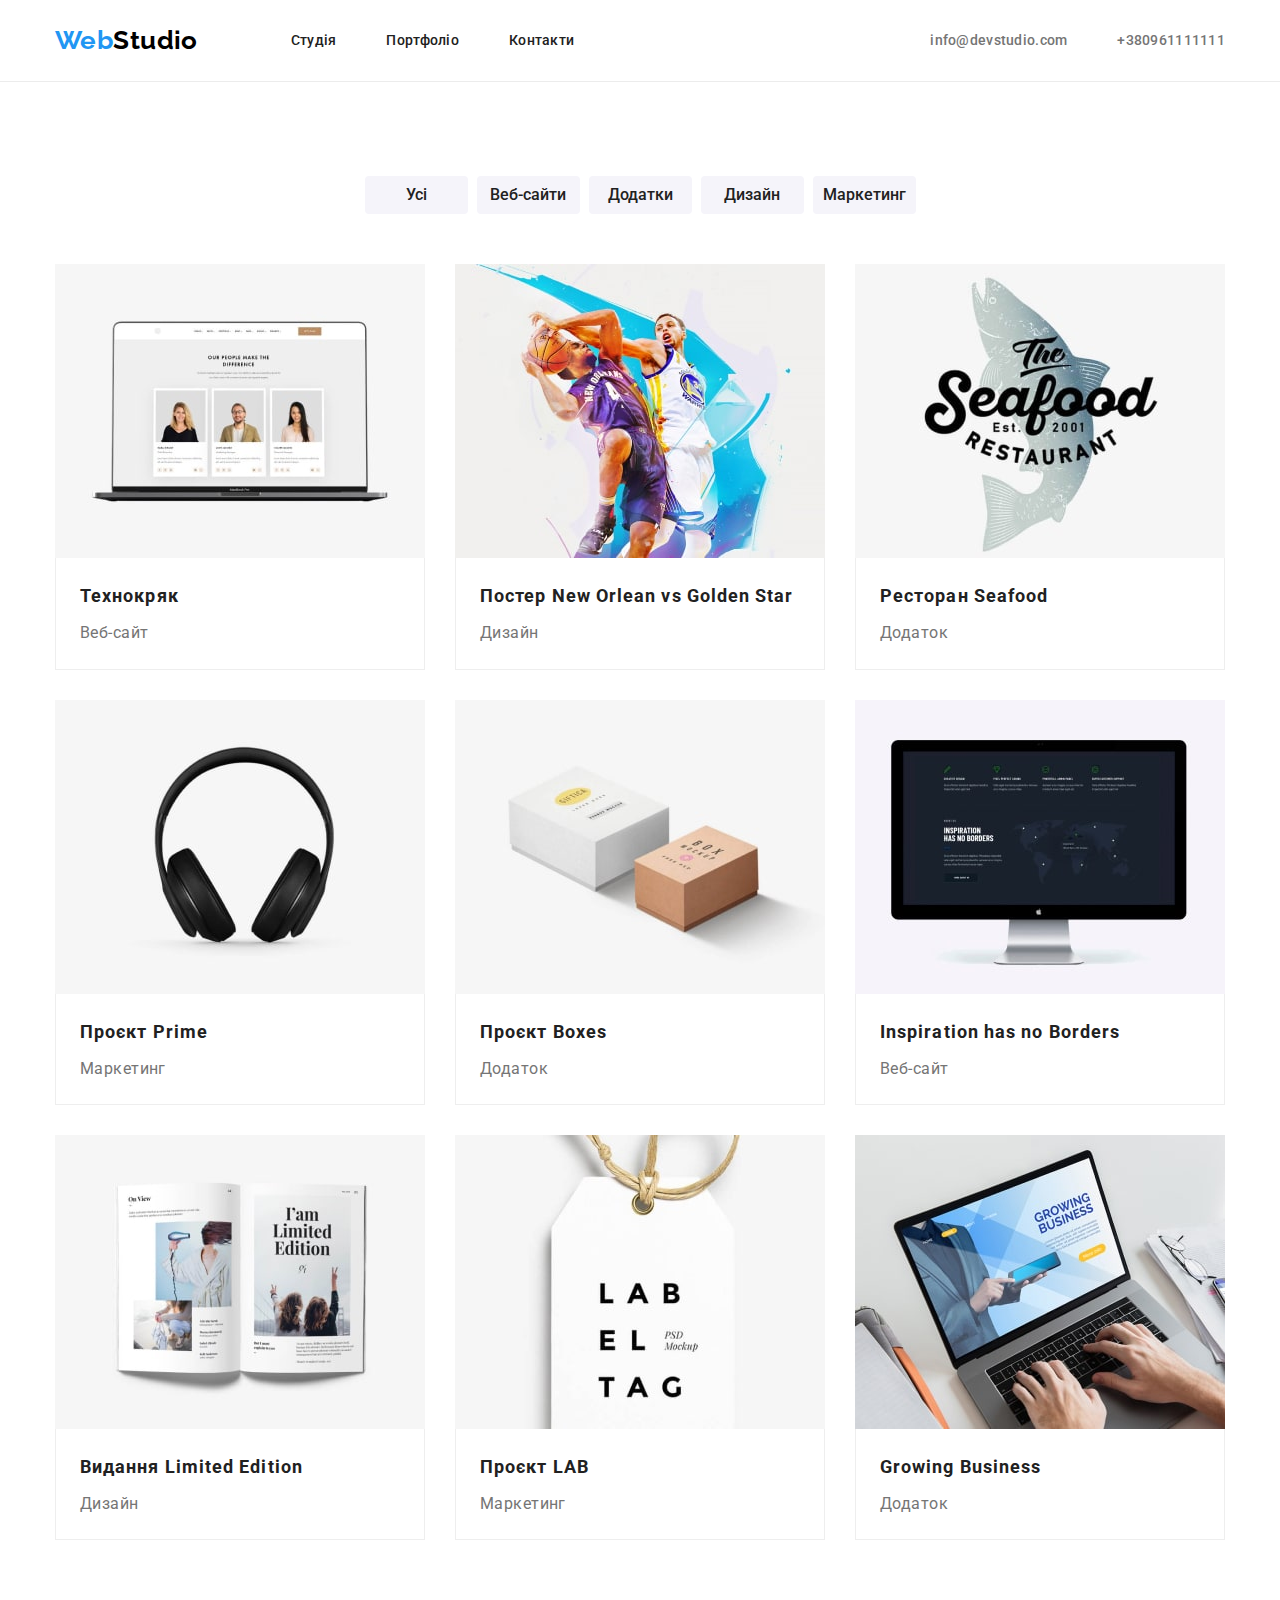
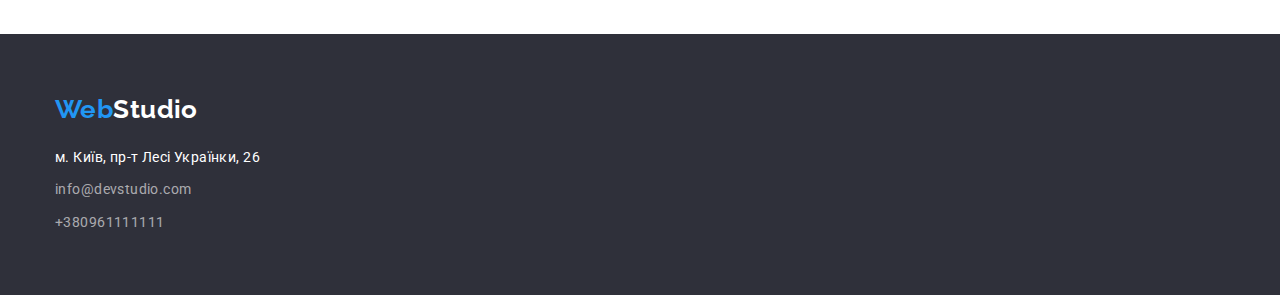
==== commit 893b2ce8: "finished flex-box for 2 files" ====
--- a/portfolio.html
+++ b/portfolio.html
@@ -17,7 +17,7 @@
 </head>
 
 <body>
-    <!--HEADER-->
+
     <header class="page-header">
         <div class="container header-wrap">
             <nav class="page-navigation navigation-wrap">
@@ -49,90 +49,122 @@
 
     <main>
         <section>
+            <div class="container">
 
-            <h1 class="hidden">Portfolio</h1>
-            <ul class="portfolio-select-list">
-                <li class="list"> <button type="button">Веб-сайти</button></li>
-                <li class="list"> <button type="button">Усі</button></li>
-                <li class="list"> <button type="button">Дизайни</button></li>
-                <li class="list"> <button type="button">Додатки</button></li>
-                <li class="list"> <button type="button">Маркетинг</button></li>
-            </ul>
+                <h1 class="hidden">Portfolio</h1>
 
+                <ul class="portfolio-select-list">
+                    <li class="list"> <button type="button">Усі</button></li>
+                    <li class="list"> <button type="button">Веб-сайти</button></li>
+                    <li class="list"> <button type="button">Додатки</button></li>
+                    <li class="list"> <button type="button">Дизайн</button></li>
+                    <li class="list"> <button type="button">Маркетинг</button></li>
+                </ul>
 
-            <ul class="portfolio-example-list">
-                <li class="list portfolio-example-item">
-                    <a class="link" href="#" target="_blank" rel="noopener noreferrer nofollow">
-                        <img src="./images/tehno-min.jpg" alt="Відкритий ноутбук" width="370" height="294" />
-                        <h2 class="portfolio-example-title">Технокряк</h2>
-                        <p>Веб-сайт</p>
-                    </a>
+                <ul class="portfolio-example-list">
+                    <li class="list portfolio-example-item">
+                        <a class="link" href="#" target="_blank" rel="noopener noreferrer nofollow">
+                            <img src="./images/tehno-min.jpg" alt="Відкритий ноутбук" width="370" height="294" />
 
-                </li>
-                <li class="list portfolio-example-item">
-                    <a class="link" href="#" target="_blank" rel="noopener noreferrer nofollow">
-                        <img src="./images/poster-min.jpg" alt="Два баскетболіста" width="370" height="294" />
-                        <h2 class="portfolio-example-title">Постер New Orlean vs Golden Star</h2>
-                        <p>Дизайн</p>
-                    </a>
+                            <div class="portfolio-example-wrap">
+                                <h2 class="portfolio-example-title">Технокряк</h2>
+                                <p>Веб-сайт</p>
+                            </div>
 
-                </li>
-                <li class="list portfolio-example-item">
-                    <a class="link" href="#" target="_blank" rel="noopener noreferrer nofollow">
-                        <img src="./images/seafood-min.jpg" alt="Постер ресторану" width="370" height="294" />
-                        <h2 class="portfolio-example-title">Ресторан Seafood</h2>
-                        <p>Додаток</p>
-                    </a>
+                        </a>
 
-                </li>
-                <li class="list portfolio-example-item">
-                    <a class="link" href="#" target="_blank" rel="noopener noreferrer nofollow">
-                        <img src="./images/prime-min.jpg" alt="Чорні навушники" width="370" height="294" />
-                        <h2 class="portfolio-example-title">Проєкт Prime</h2>
-                        <p>Маркетинг</p>
-                    </a>
+                    </li>
+                    <li class="list portfolio-example-item">
+                        <a class="link" href="#" target="_blank" rel="noopener noreferrer nofollow">
+                            <img src="./images/poster-min.jpg" alt="Два баскетболіста" width="370" height="294" />
+                            <div class="portfolio-example-wrap">
+                                <h2 class="portfolio-example-title">Постер New Orlean vs Golden Star</h2>
+                                <p>Дизайн</p>
+                            </div>
 
-                </li>
-                <li class="list portfolio-example-item">
-                    <a class="link" href="#" target="_blank" rel="noopener noreferrer nofollow">
-                        <img src="./images/boxes-min.jpg" alt="Дві паперові коробки" width="370" height="294" />
-                        <h2 class="portfolio-example-title">Проєкт Boxes</h2>
-                        <p>Додаток</p>
-                    </a>
+                        </a>
 
-                </li>
-                <li class="list portfolio-example-item">
-                    <a class="link" href="#" target="_blank" rel="noopener noreferrer nofollow">
-                        <img src="./images/inspirat-min.jpg" alt="Монітор" width="370" height="294" />
-                        <h2 class="portfolio-example-title">Inspiration has no Borders</h2>
-                        <p>Веб-сайт</p>
-                    </a>
+                    </li>
+                    <li class="list portfolio-example-item">
+                        <a class="link" href="#" target="_blank" rel="noopener noreferrer nofollow">
+                            <img src="./images/seafood-min.jpg" alt="Постер ресторану" width="370" height="294" />
+                            <div class="portfolio-example-wrap">
+                                <h2 class="portfolio-example-title">Ресторан Seafood</h2>
+                                <p>Додаток</p>
+                            </div>
 
-                </li>
-                <li class="list portfolio-example-item">
-                    <a class="link" href="#" target="_blank" rel="noopener noreferrer nofollow">
-                        <img src="./images/limited-min.jpg" alt="Відкритий журнал" width="370" height="294" />
-                        <h2 class="portfolio-example-title">Видання Limited Edition</h2>
-                        <p>Дизайн</p>
-                    </a>
+                        </a>
 
-                </li>
-                <li class="list portfolio-example-item">
-                    <a class="link" href="#" target="_blank" rel="noopener noreferrer nofollow">
-                        <img src="./images/lab-min.jpg" alt="Жетон на мотузці" width="370" height="294" />
-                        <h2 class="portfolio-example-title">Проєкт LAB</h2>
-                        <p>Маркетинг</p>
-                    </a>
+                    </li>
+                    <li class="list portfolio-example-item">
+                        <a class="link" href="#" target="_blank" rel="noopener noreferrer nofollow">
+                            <img src="./images/prime-min.jpg" alt="Чорні навушники" width="370" height="294" />
+                            <div class="portfolio-example-wrap">
+                                <h2 class="portfolio-example-title">Проєкт Prime</h2>
+                                <p>Маркетинг</p>
+                            </div>
 
-                </li>
-                <li class="list portfolio-example-item">
-                    <a class="link" href="#" target="_blank" rel="noopener noreferrer nofollow">
-                        <img src="./images/bisnes-min.jpg" alt="Руки друкують на ноутбуці" width="370" height="294" />
-                        <h2 class="portfolio-example-title">Growing Business</h2>
-                        <p>Додаток</p>
-                    </a>
-                </li>
-            </ul>
+                        </a>
+
+                    </li>
+                    <li class="list portfolio-example-item">
+                        <a class="link" href="#" target="_blank" rel="noopener noreferrer nofollow">
+                            <img src="./images/boxes-min.jpg" alt="Дві паперові коробки" width="370" height="294" />
+                            <div class="portfolio-example-wrap">
+                                <h2 class="portfolio-example-title">Проєкт Boxes</h2>
+                                <p>Додаток</p>
+                            </div>
+
+                        </a>
+
+                    </li>
+                    <li class="list portfolio-example-item">
+                        <a class="link" href="#" target="_blank" rel="noopener noreferrer nofollow">
+                            <img src="./images/inspirat-min.jpg" alt="Монітор" width="370" height="294" />
+                            <div class="portfolio-example-wrap">
+                                <h2 class="portfolio-example-title">Inspiration has no Borders</h2>
+                                <p>Веб-сайт</p>
+                            </div>
+
+                        </a>
+
+                    </li>
+                    <li class="list portfolio-example-item">
+                        <a class="link" href="#" target="_blank" rel="noopener noreferrer nofollow">
+                            <img src="./images/limited-min.jpg" alt="Відкритий журнал" width="370" height="294" />
+                            <div class="portfolio-example-wrap">
+                                <h2 class="portfolio-example-title">Видання Limited Edition</h2>
+                                <p>Дизайн</p>
+                            </div>
+
+                        </a>
+
+                    </li>
+                    <li class="list portfolio-example-item">
+                        <a class="link" href="#" target="_blank" rel="noopener noreferrer nofollow">
+                            <img src="./images/lab-min.jpg" alt="Жетон на мотузці" width="370" height="294" />
+                            <div class="portfolio-example-wrap">
+                                <h2 class="portfolio-example-title">Проєкт LAB</h2>
+                                <p>Маркетинг</p>
+                            </div>
+
+                        </a>
+
+                    </li>
+                    <li class="list portfolio-example-item">
+                        <a class="link" href="#" target="_blank" rel="noopener noreferrer nofollow">
+                            <img src="./images/bisnes-min.jpg" alt="Руки друкують на ноутбуці" width="370"
+                                height="294" />
+                            <div class="portfolio-example-wrap">
+                                <h2 class="portfolio-example-title">Growing Business</h2>
+                                <p>Додаток</p>
+                            </div>
+
+                        </a>
+                    </li>
+                </ul>
+            </div>
+
         </section>
     </main>
     <footer class="bottom">
--- a/css/styles.css
+++ b/css/styles.css
@@ -8,6 +8,8 @@
     --portfolio-select-list-background-color: #f5f4fa;
     --modal-open-btn-background-color: #188ce8;
     --bottom-address-tel-mail-color: rgba(255, 255, 255, 0.6);
+    --border-color: #eeeeee;
+    --bold-font: 500;
 }
 
 body {
@@ -35,27 +37,22 @@
     padding-left: 0;
 }
 .link {
-    /* убрать подчеркивание */
     text-decoration: none;
 }
 .list {
-    /* убрать точки */
     list-style: none;
 }
 img {
-    /* убрать отступ между картинками */
     display: block;
 }
 button {
-    /* рука+отсутствие бордера */
     cursor: pointer;
     border: none;
 }
 address {
-    font-size: normal;
+    font-style: normal;
 }
 .hidden {
-    /* паттерн visually hidden */
     position: absolute;
     white-space: nowrap;
     width: 1px;
@@ -63,7 +60,6 @@
     overflow: hidden;
     border: 0;
     padding: 0;
-    clip: rect(0 0 0 0);
     clip-path: inset(50%);
     margin: -1px;
 }
@@ -84,13 +80,13 @@
     color: var(--main-logo-color);
 }
 .menu-link {
-    font-weight: 500;
+    font-weight: var(--bold-font);
     line-height: 1.14;
     letter-spacing: 0.02em;
     color: var(--primary-font-color);
 }
 .menu-contact {
-    font-weight: 500;
+    font-weight: var(--bold-font);
     line-height: 1.14;
     letter-spacing: 0.02em;
     color: var(--alternative-font-color);
@@ -141,6 +137,7 @@
     line-height: 1.14;
     text-transform: uppercase;
     color: var(--primary-font-color);
+    margin-bottom: 10px;
 }
 .specialty-item {
     line-height: 1.7;
@@ -176,7 +173,7 @@
     margin-bottom: 10px;
 }
 .our-team-name {
-    font-weight: 500;
+    font-weight: var(--bold-font);
     font-size: 16px;
     line-height: 1.18;
     text-align: center;
@@ -222,11 +219,14 @@
     border-radius: 4px;
     font-family: inherit;
     font-style: inherit;
-    font-weight: 500;
+    font-weight: var(--bold-font);
     font-size: 16px;
     line-height: 1.6;
     text-align: center;
     color: var(--primary-font-color);
+    min-width: 103px;
+    padding-top: 6.2px;
+    padding-bottom: 6.2px;
 }
 .portfolio-select-list button:hover,
 .portfolio-select-list button:focus {
@@ -244,6 +244,7 @@
     font-size: 16px;
     line-height: 1.9;
     color: var(--alternative-font-color);
+    margin-top: 4px;
 }
 .container {
     width: 1200px;
@@ -322,3 +323,27 @@
 .bottom-list li:last-child {
     margin-bottom: 0;
 }
+.portfolio-select-list {
+    display: flex;
+    padding-top: 94px;
+    padding-bottom: 50px;
+    justify-content: center;
+}
+.portfolio-select-list li:not(:last-child) {
+    margin-right: 9px;
+}
+.portfolio-example-list {
+    display: flex;
+    flex-wrap: wrap;
+    gap: 30px;
+    padding-bottom: 94px;
+}
+.portfolio-example-item {
+    width: calc((100% - 2 * 1170) / 3);
+}
+.portfolio-example-wrap {
+    padding: 20px 24px;
+    border-right: 1px solid var(--border-color);
+    border-left: 1px solid var(--border-color);
+    border-bottom: 1px solid var(--border-color);
+}
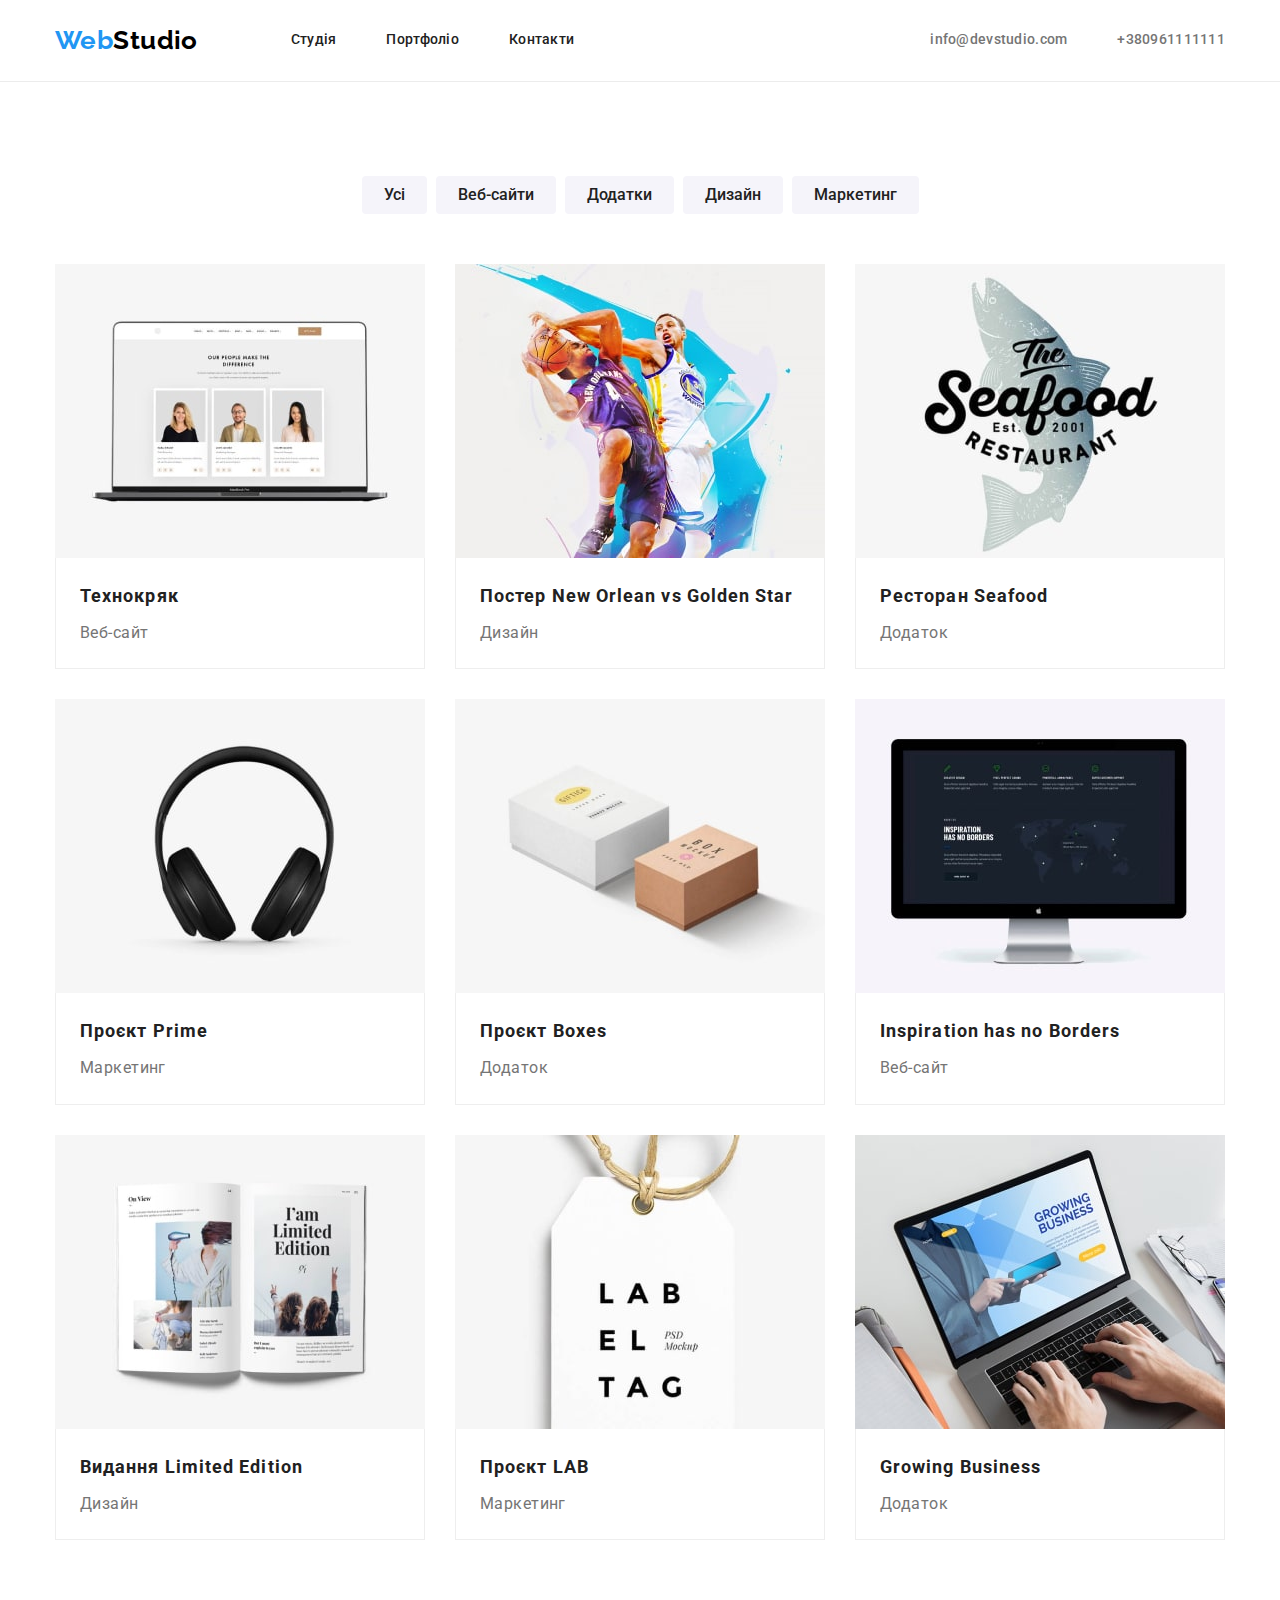
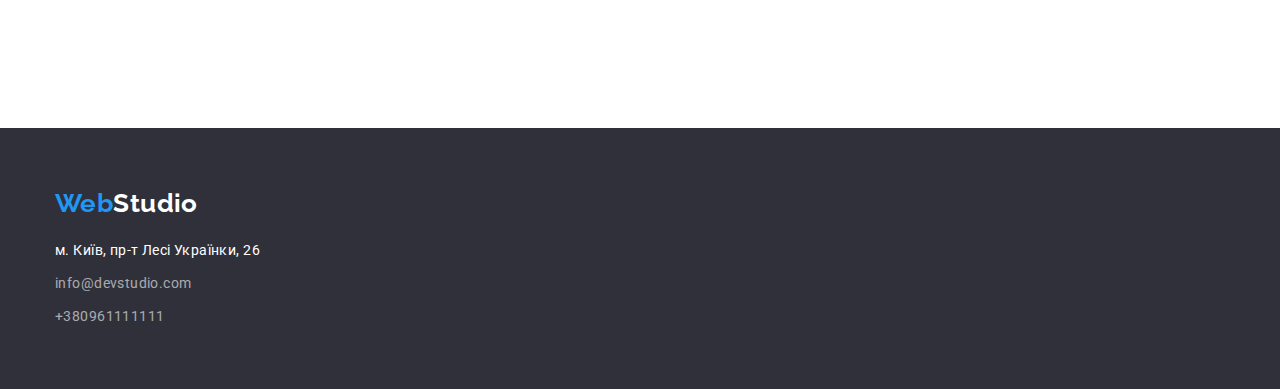
==== commit f8e8baaf: "HW_3__with_FIXED_mistakes" ====
--- a/portfolio.html
+++ b/portfolio.html
@@ -48,7 +48,7 @@
     </header>
 
     <main>
-        <section>
+        <section class="portfolio-section">
             <div class="container">
 
                 <h1 class="hidden">Portfolio</h1>
--- a/css/styles.css
+++ b/css/styles.css
@@ -84,12 +84,18 @@
     line-height: 1.14;
     letter-spacing: 0.02em;
     color: var(--primary-font-color);
+    display: inline-block;
+    padding-top: 32px;
+    padding-bottom: 32px;
 }
 .menu-contact {
     font-weight: var(--bold-font);
     line-height: 1.14;
     letter-spacing: 0.02em;
     color: var(--alternative-font-color);
+    display: inline-block;
+    padding-top: 32px;
+    padding-bottom: 32px;
 }
 .order {
     background: var(--order-background-color);
@@ -133,6 +139,7 @@
     color: var(--main-logo-color);
 }
 .specialty-main {
+    font-size: inherit;
     font-weight: 700;
     line-height: 1.14;
     text-transform: uppercase;
@@ -149,7 +156,7 @@
     line-height: 1.16;
     text-align: center;
     color: var(--primary-font-color);
-    padding-bottom: 50px;
+    margin-bottom: 50px;
 }
 .our-team {
     background: var(--portfolio-select-list-background-color);
@@ -166,10 +173,14 @@
 }
 .our-team-item {
     background: var(--secondary-font-color);
-    padding-bottom: 30px;
+    box-shadow: 0px 1px 3px rgba(0, 0, 0, 0.12), 0px 1px 1px rgba(0, 0, 0, 0.14),
+        0px 2px 1px rgba(0, 0, 0, 0.2);
+    border-radius: 0px 0px 4px 4px;
+}
+.our-team-wrap {
+    padding: 30px;
 }
 .our-team-name {
-    margin-top: 30px;
     margin-bottom: 10px;
 }
 .our-team-name {
@@ -189,6 +200,8 @@
 
 .bottom {
     background: var(--order-background-color);
+    padding-top: 60px;
+    padding-bottom: 60px;
 }
 .page-footer-logo {
     font-family: "Raleway", sans-serif;
@@ -213,6 +226,10 @@
 .bottom-address-tel-mail:hover,
 .bottom-address-tel-mail:focus {
     color: var(--main-logo-color);
+}
+.portfolio-section {
+    padding-top: 94px;
+    padding-bottom: 94px;
 }
 .portfolio-select-list button {
     background: var(--portfolio-select-list-background-color);
@@ -224,14 +241,15 @@
     line-height: 1.6;
     text-align: center;
     color: var(--primary-font-color);
-    min-width: 103px;
-    padding-top: 6.2px;
-    padding-bottom: 6.2px;
+    /* min-width: 103px; */
+    padding: 6px 22px;
 }
 .portfolio-select-list button:hover,
 .portfolio-select-list button:focus {
     background: var(--main-logo-color);
     color: var(--secondary-font-color);
+    box-shadow: 0px 3px 1px rgba(0, 0, 0, 0.1), 0px 1px 2px rgba(0, 0, 0, 0.08),
+        0px 2px 2px rgba(0, 0, 0, 0.12);
 }
 .portfolio-example-list h2 {
     font-weight: 700;
@@ -263,13 +281,9 @@
 }
 .contact-wrap {
     display: flex;
-    padding-top: 32px;
-    padding-bottom: 32px;
 }
 .menu {
     display: flex;
-    padding-top: 32px;
-    padding-bottom: 32px;
 }
 .menu li {
     margin-right: 50px;
@@ -283,6 +297,7 @@
 .contact-item:last-child {
     margin-right: 0px;
 }
+
 .page-header {
     border-bottom: 1px solid #ececec;
 }
@@ -292,6 +307,8 @@
 }
 .specialty-list {
     display: flex;
+}
+.features-section {
     padding-top: 94px;
     padding-bottom: 94px;
 }
@@ -302,10 +319,12 @@
 .specialty:last-child {
     margin-right: 0;
 }
+.propositions-section {
+    padding-bottom: 94px;
+}
 .propositions-list {
     display: flex;
     justify-content: space-between;
-    padding-bottom: 94px;
 }
 .our-team-list {
     display: flex;
@@ -314,8 +333,6 @@
 .footer-wrap {
     display: flex;
     flex-direction: column;
-    padding-top: 60px;
-    padding-bottom: 60px;
 }
 .bottom-list li {
     margin-bottom: 9px;
@@ -325,8 +342,7 @@
 }
 .portfolio-select-list {
     display: flex;
-    padding-top: 94px;
-    padding-bottom: 50px;
+    margin-bottom: 50px;
     justify-content: center;
 }
 .portfolio-select-list li:not(:last-child) {
